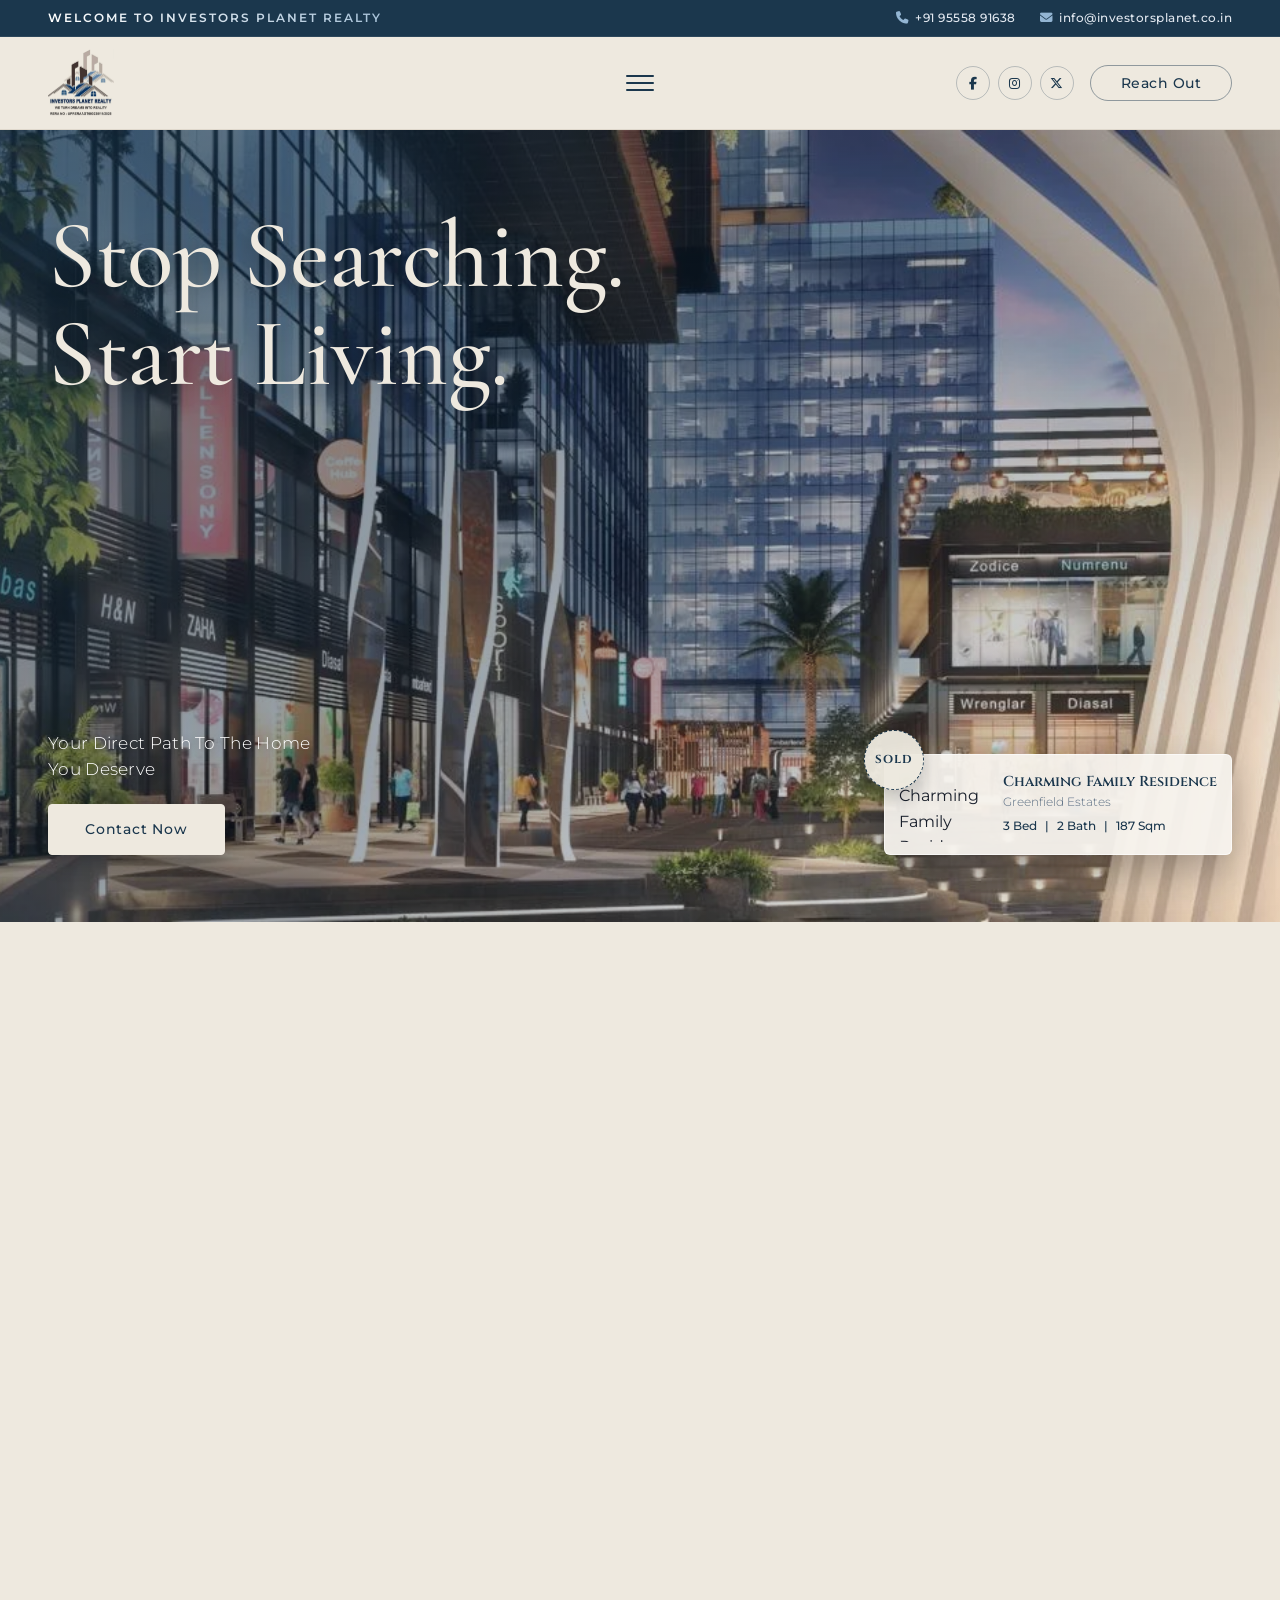
==== index.html @ 21c4b613 "first commit" ====
<!DOCTYPE html>
<html lang="en">

<head>
    <meta charset="UTF-8">
    <meta name="viewport" content="width=device-width, initial-scale=1.0">
    <title>Investors Planet Realty</title>

    <link href="https://cdn.jsdelivr.net/npm/bootstrap@5.3.3/dist/css/bootstrap.min.css" rel="stylesheet">
    <link rel="stylesheet" href="https://cdnjs.cloudflare.com/ajax/libs/font-awesome/6.5.1/css/all.min.css">
    <link rel="stylesheet" href="https://cdn.jsdelivr.net/npm/bootstrap-icons@1.11.3/font/bootstrap-icons.min.css">
    <link rel="stylesheet" href="https://cdnjs.cloudflare.com/ajax/libs/animate.css/4.1.1/animate.min.css">
    <link rel="stylesheet" href="https://cdn.jsdelivr.net/npm/glightbox/dist/css/glightbox.min.css">
    <link rel="stylesheet" href="https://cdn.jsdelivr.net/npm/swiper@11/swiper-bundle.min.css">

    <link rel="stylesheet" href="style.css">
</head>

<body>

    <div class="site-header-holder">
        <div class="top-announcement-strip" id="topAnnouncementStrip">
            <div class="desktop-top-wrap container-fluid px-lg-5">
                <div class="d-flex justify-content-between align-items-center">
                    <div class="top-shimmer-text">
                        WELCOME TO INVESTORS PLANET REALTY
                    </div>
                    <div class="d-flex align-items-center gap-4 top-quick-links">
                        <a href="tel:+919555891638" class="top-contact-item">
                            <i class="fa-solid fa-phone"></i>
                            <span>+91 95558 91638</span>
                        </a>
                        <a href="mailto:info@investorsplanet.co.in" class="top-contact-item">
                            <i class="fa-solid fa-envelope"></i>
                            <span>info@investorsplanet.co.in</span>
                        </a>
                    </div>
                </div>
            </div>

            <div class="mobile-marquee-wrap">
                <div class="marquee-track">
                    <span>WELCOME TO INVESTORS PLANET REALTY &nbsp; • &nbsp; +91 95558 91638 &nbsp; • &nbsp;
                        info@investorsplanet.co.in &nbsp; • &nbsp;</span>
                    <span>WELCOME TO INVESTORS PLANET REALTY &nbsp; • &nbsp; +91 95558 91638 &nbsp; • &nbsp;
                        info@investorsplanet.co.in &nbsp; • &nbsp;</span>
                </div>
            </div>
        </div>

        <nav class="custom-navbar" id="customNavbar">
            <div class="container-fluid px-lg-5">
                <div class="nav-three-col">
                    <div class="nav-col-left">
                        <a href="index.html" class="brand-link">
                            <img src="images/logo.webp" alt="Investors Planet Realty" class="site-logo">
                        </a>
                    </div>

                    <div class="nav-col-center">
                        <button type="button" class="minimal-burger-btn" id="openMenuBtn"
                            aria-label="Toggle Navigation">
                            <span class="burger-bar"></span>
                            <span class="burger-bar"></span>
                            <span class="burger-bar"></span>
                        </button>
                    </div>

                    <div class="nav-col-right">
                        <div class="social-links-box">
                            <a href="#" class="social-dot" aria-label="Facebook"><i
                                    class="fa-brands fa-facebook-f"></i></a>
                            <a href="#" class="social-dot" aria-label="Instagram"><i
                                    class="fa-brands fa-instagram"></i></a>
                            <a href="#" class="social-dot" aria-label="Twitter"><i
                                    class="fa-brands fa-x-twitter"></i></a>
                        </div>
                        <a href="#contact" class="reach-out-btn">
                            Reach Out
                        </a>
                    </div>
                </div>
            </div>
        </nav>
    </div>

    <div class="nav-slide-drawer" id="navSlideDrawer">
        <div class="drawer-overlay" id="drawerOverlay"></div>
        <div class="drawer-inner">
            <div class="drawer-top-bar">
                <a href="index.html" class="drawer-logo-link">
                    <img src="images/logo.webp" alt="Investors Planet Realty" class="drawer-logo">
                </a>
                <button type="button" class="drawer-close" id="closeMenuBtn" aria-label="Close Navigation">
                    <i class="fa-solid fa-xmark"></i>
                </button>
            </div>

            <div class="drawer-menu-content">
                <ul class="drawer-links">
                    <li>
                        <a href="#" class="drawer-link-item active">Home</a>
                    </li>
                    <li class="has-dropdown" id="propertyMenuParent">
                        <div class="drawer-link-item d-flex justify-content-between align-items-center" id="propToggle">
                            <span>Property</span>
                            <i class="fa-solid fa-angle-down dropdown-arrow"></i>
                        </div>
                        <ul class="drawer-sublinks" id="propSubMenu">
                            <li><a href="#commercial"><i class="fa-solid fa-building me-2"></i>Commercial</a></li>
                            <li><a href="#residential"><i class="fa-solid fa-house me-2"></i>Residential</a></li>
                        </ul>
                    </li>
                    <li>
                        <a href="#about" class="drawer-link-item">About Us</a>
                    </li>
                    <li>
                        <a href="#career" class="drawer-link-item">Career</a>
                    </li>
                    <li>
                        <a href="#testimonials" class="drawer-link-item">Testimonials</a>
                    </li>
                    <li>
                        <a href="#contact" class="drawer-link-item">Contact Us</a>
                    </li>
                </ul>
            </div>
        </div>
    </div>

    <section class="luxury-hero-viewport">
        <div class="hero-bg-overlay"></div>
        <div class="container-fluid px-lg-5 h-100 position-relative z-2">
            <div class="hero-content-wrapper">

                <div class="hero-text-headline-box">
                    <h1 class="hero-serif-title animate__animated animate__fadeInDown">
                        Stop Searching.<br>
                        <span>Start Living.</span>
                    </h1>
                </div>

                <div class="hero-bottom-grid">
                    <div class="hero-left-action animate__animated animate__fadeInUp">
                        <p class="hero-tagline-text">
                            Your Direct Path To The Home<br>You Deserve
                        </p>
                        <a href="#contact" class="hero-contact-btn">
                            Contact Now
                        </a>
                    </div>

                    <div class="hero-right-floating animate__animated animate__fadeInUp">
                        <div class="floating-badge-sold">
                            <span>SOLD</span>
                        </div>

                        <div class="floating-property-card">
                            <div class="floating-card-thumb">
                                <img src="https://images.unsplash.com/photo-1600585154340-be6161a56a0c?auto=format&fit=crop&w=400&q=80"
                                    alt="Charming Family Residence">
                            </div>
                            <div class="floating-card-info">
                                <h5 class="card-prop-title">Charming Family Residence</h5>
                                <p class="card-prop-loc">Greenfield Estates</p>
                                <div class="card-prop-specs">
                                    <span>3 Bed</span>
                                    <span>|</span>
                                    <span>2 Bath</span>
                                    <span>|</span>
                                    <span>187 Sqm</span>
                                </div>
                            </div>
                        </div>
                    </div>
                </div>

            </div>
        </div>
    </section>

    <div style="height: 120vh; background-color: var(--theme-bg-stone);"></div>

    <script src="https://cdn.jsdelivr.net/npm/bootstrap@5.3.3/dist/js/bootstrap.bundle.min.js"></script>
    <script src="https://cdn.jsdelivr.net/gh/mcstudios/glightbox/dist/js/glightbox.min.js"></script>
    <script src="https://cdn.jsdelivr.net/npm/swiper@11/swiper-bundle.min.js"></script>
    <script src="script.js"></script>
</body>

</html>
---- style.css ----
@import url('https://fonts.googleapis.com/css2?family=Cinzel:wght@400;500;600;700&family=Cormorant+Garamond:ital,wght@0,400;0,500;0,600;1,400&family=Montserrat:wght@200;300;400;500;600&display=swap');

:root {
    --theme-bg-stone: #eee9df;
    --theme-card-warm: #f7f4ee;
    --theme-ink-navy: #1b374d;
    --theme-ink-hover: #2a5170;
    --theme-text-dark: #1a202c;
    --theme-text-muted: #5c6f84;
    --theme-border: #dfd8cc;
    --theme-pure-white: #ffffff;

    --font-cinzel: 'Cinzel', serif;
    --font-cormorant: 'Cormorant Garamond', serif;
    --font-montserrat: 'Montserrat', sans-serif;
}

* {
    margin: 0;
    padding: 0;
    box-sizing: border-box;
}

html {
    scroll-behavior: smooth;
}

body {
    font-family: var(--font-montserrat);
    background-color: var(--theme-bg-stone);
    color: var(--theme-text-dark);
    line-height: 1.6;
    overflow-x: hidden;
}

a {
    text-decoration: none;
    transition: all 0.3s ease;
}

.site-header-holder {
    position: relative;
    width: 100%;
    z-index: 1000;
}

.top-announcement-strip {
    background: var(--theme-ink-navy);
    color: var(--theme-pure-white);
    padding: 8px 0;
    font-size: 0.8rem;
    border-bottom: 1px solid rgba(255, 255, 255, 0.08);
    transition: all 0.35s ease;
}

.top-shimmer-text {
    font-family: var(--font-montserrat);
    font-weight: 600;
    font-size: 0.76rem;
    letter-spacing: 2px;
    background: linear-gradient(90deg, #ffffff 0%, #a8c2d8 50%, #ffffff 100%);
    background-size: 200% auto;
    color: transparent;
    -webkit-background-clip: text;
    background-clip: text;
    animation: topShimmer 3.5s linear infinite;
}

@keyframes topShimmer {
    to {
        background-position: 200% center;
    }
}

.top-contact-item {
    font-family: var(--font-montserrat);
    color: #e2e8f0;
    font-size: 0.78rem;
    font-weight: 500;
    display: inline-flex;
    align-items: center;
    gap: 7px;
    letter-spacing: 0.5px;
}

.top-contact-item i {
    color: #93b5d3;
}

.top-contact-item:hover {
    color: var(--theme-pure-white);
}

.mobile-marquee-wrap {
    display: none;
    overflow: hidden;
    white-space: nowrap;
    width: 100%;
}

.marquee-track {
    display: inline-block;
    padding-left: 100%;
    animation: marqueeScroll 16s linear infinite;
    font-family: var(--font-montserrat);
    font-size: 0.75rem;
    font-weight: 500;
    letter-spacing: 1.5px;
    color: #ffffff;
}

@keyframes marqueeScroll {
    0% {
        transform: translate(0, 0);
    }

    100% {
        transform: translate(-100%, 0);
    }
}

.custom-navbar {
    background: var(--theme-bg-stone);
    padding: 12px 0;
    border-bottom: 1px solid var(--theme-border);
    transition: transform 0.4s cubic-bezier(0.16, 1, 0.3, 1), background-color 0.3s ease, box-shadow 0.3s ease, padding 0.3s ease;
    width: 100%;
}

.custom-navbar.is-sticky {
    position: fixed;
    top: 0;
    left: 0;
    width: 100%;
    padding: 8px 0;
    background: rgba(238, 233, 223, 0.96);
    backdrop-filter: blur(14px);
    -webkit-backdrop-filter: blur(14px);
    box-shadow: 0 8px 30px rgba(27, 55, 77, 0.08);
    animation: smoothNavDown 0.4s cubic-bezier(0.16, 1, 0.3, 1) forwards;
}

@keyframes smoothNavDown {
    from {
        transform: translateY(-100%);
    }

    to {
        transform: translateY(0);
    }
}

.nav-three-col {
    display: flex;
    justify-content: space-between;
    align-items: center;
    width: 100%;
}

.nav-col-left {
    flex: 1;
    display: flex;
    align-items: center;
}

.brand-link {
    display: inline-flex;
    align-items: center;
}

.site-logo {
    height: 68px;
    width: auto;
    max-width: 250px;
    object-fit: contain;
    mix-blend-mode: multiply;
    image-rendering: -webkit-optimize-contrast;
    display: block;
    transition: transform 0.25s ease;
}

.site-logo:hover {
    transform: scale(1.02);
}

.nav-col-center {
    flex: 0 0 auto;
    display: flex;
    justify-content: center;
    align-items: center;
}

.minimal-burger-btn {
    background: transparent;
    border: none;
    outline: none;
    cursor: pointer;
    display: flex;
    flex-direction: column;
    justify-content: center;
    align-items: center;
    gap: 5px;
    padding: 10px 14px;
    transition: transform 0.25s ease;
}

.minimal-burger-btn .burger-bar {
    width: 28px;
    height: 1.8px;
    background-color: var(--theme-ink-navy);
    border-radius: 2px;
    transition: all 0.3s ease;
}

.minimal-burger-btn:hover {
    transform: scale(1.08);
}

.minimal-burger-btn:hover .burger-bar {
    background-color: var(--theme-ink-hover);
}

.nav-col-right {
    flex: 1;
    display: flex;
    justify-content: flex-end;
    align-items: center;
    gap: 16px;
}

.social-links-box {
    display: flex;
    align-items: center;
    gap: 8px;
}

.social-dot {
    width: 34px;
    height: 34px;
    border-radius: 50%;
    background: transparent;
    border: 1px solid rgba(27, 55, 77, 0.25);
    color: var(--theme-ink-navy);
    display: inline-flex;
    align-items: center;
    justify-content: center;
    font-size: 0.8rem;
    transition: all 0.25s ease;
}

.social-dot:hover {
    background: var(--theme-ink-navy);
    color: var(--theme-pure-white);
    border-color: var(--theme-ink-navy);
    transform: translateY(-2px);
}

.reach-out-btn {
    font-family: var(--font-montserrat);
    font-size: 0.88rem;
    font-weight: 500;
    color: var(--theme-ink-navy);
    padding: 10px 30px;
    border-radius: 50px;
    background: transparent;
    border: 1px solid rgba(27, 55, 77, 0.45);
    letter-spacing: 0.5px;
    display: inline-flex;
    align-items: center;
    justify-content: center;
    line-height: 1;
    transition: all 0.25s cubic-bezier(0.16, 1, 0.3, 1);
}

.reach-out-btn:hover {
    border-color: var(--theme-ink-navy);
    background: var(--theme-ink-navy);
    color: var(--theme-pure-white);
    transform: translateY(-1px);
    box-shadow: 0 4px 16px rgba(27, 55, 77, 0.15);
}

.nav-slide-drawer {
    position: fixed;
    inset: 0;
    z-index: 2000;
    visibility: hidden;
    opacity: 0;
    transition: all 0.4s ease;
}

.nav-slide-drawer.is-open {
    visibility: visible;
    opacity: 1;
}

.drawer-overlay {
    position: absolute;
    inset: 0;
    background: rgba(27, 55, 77, 0.55);
    backdrop-filter: blur(6px);
}

.drawer-inner {
    position: absolute;
    top: 0;
    right: 0;
    width: 100%;
    max-width: 420px;
    height: 100%;
    background: var(--theme-card-warm);
    box-shadow: -10px 0 40px rgba(0, 0, 0, 0.15);
    display: flex;
    flex-direction: column;
    padding: 35px;
    transform: translateX(100%);
    transition: transform 0.45s cubic-bezier(0.16, 1, 0.3, 1);
    overflow-y: auto;
}

.nav-slide-drawer.is-open .drawer-inner {
    transform: translateX(0);
}

.drawer-top-bar {
    display: flex;
    justify-content: space-between;
    align-items: center;
    border-bottom: 1px solid var(--theme-border);
    padding-bottom: 20px;
}

.drawer-logo {
    height: 52px;
    width: auto;
    object-fit: contain;
    mix-blend-mode: multiply;
}

.drawer-close {
    width: 36px;
    height: 36px;
    border-radius: 50%;
    background: var(--theme-bg-stone);
    border: 1px solid var(--theme-border);
    color: var(--theme-ink-navy);
    display: flex;
    align-items: center;
    justify-content: center;
    font-size: 1.1rem;
    cursor: pointer;
    transition: all 0.25s ease;
}

.drawer-close:hover {
    background: var(--theme-ink-navy);
    color: var(--theme-pure-white);
    border-color: var(--theme-ink-navy);
    transform: rotate(90deg);
}

.drawer-menu-content {
    padding: 30px 0;
}

.drawer-links {
    list-style: none;
    display: flex;
    flex-direction: column;
    gap: 20px;
}

.drawer-link-item {
    color: var(--theme-ink-navy);
    font-family: var(--font-cinzel);
    font-size: 1.25rem;
    font-weight: 600;
    letter-spacing: 0.5px;
    cursor: pointer;
    transition: all 0.25s ease;
    display: block;
}

.drawer-link-item:hover,
.drawer-link-item.active {
    color: var(--theme-ink-hover);
    transform: translateX(6px);
}

.drawer-sublinks {
    list-style: none;
    padding-left: 14px;
    margin-top: 10px;
    max-height: 0;
    overflow: hidden;
    opacity: 0;
    transition: max-height 0.35s ease, opacity 0.35s ease, margin-top 0.35s ease;
    display: flex;
    flex-direction: column;
    gap: 12px;
    border-left: 2px solid var(--theme-border);
}

.drawer-sublinks.active {
    max-height: 120px;
    opacity: 1;
    margin-top: 12px;
}

.drawer-sublinks a {
    font-family: var(--font-montserrat);
    font-size: 0.95rem;
    font-weight: 400;
    color: var(--theme-text-muted);
    display: inline-flex;
    align-items: center;
    letter-spacing: 0.3px;
}

.drawer-sublinks a:hover {
    color: var(--theme-ink-navy);
    padding-left: 4px;
}

.dropdown-arrow {
    font-size: 0.9rem;
    transition: transform 0.3s ease;
}

.dropdown-arrow.rotated {
    transform: rotate(180deg);
}

.luxury-hero-viewport {
    position: relative;
    width: 100%;
    min-height: 88vh;
    background: url('images/banner-img.webp') center center / cover no-repeat;
    display: flex;
    align-items: center;
    overflow: hidden;
    background-color: var(--theme-ink-navy);
}

.hero-bg-overlay {
    position: absolute;
    inset: 0;
    background: linear-gradient(135deg,
            rgba(27, 55, 77, 0.65) 0%,
            rgba(15, 34, 56, 0.4) 50%,
            rgba(238, 233, 223, 0.15) 100%);
    z-index: 1;
}

.hero-content-wrapper {
    min-height: 82vh;
    display: flex;
    flex-direction: column;
    justify-content: space-between;
    padding: 50px 0 40px 0;
    position: relative;
}

.hero-serif-title {
    font-family: var(--font-cormorant);
    font-size: clamp(3.2rem, 7.5vw, 6.2rem);
    font-weight: 500;
    line-height: 1.02;
    letter-spacing: -0.5px;
    color: var(--theme-bg-stone);
    text-shadow: 0 4px 20px rgba(0, 0, 0, 0.3);
    margin-bottom: 0;
}


.hero-bottom-grid {
    display: flex;
    justify-content: space-between;
    align-items: flex-end;
    gap: 25px;
    flex-wrap: wrap;
}

.hero-left-action {
    max-width: 440px;
}

.hero-tagline-text {
    font-family: var(--font-montserrat);
    font-size: 1.05rem;
    font-weight: 300;
    line-height: 1.55;
    color: #ffffff;
    text-shadow: 0 2px 10px rgba(0, 0, 0, 0.4);
    margin-bottom: 22px;
    letter-spacing: 0.3px;
}

.hero-contact-btn {
    font-family: var(--font-montserrat);
    font-size: 0.88rem;
    font-weight: 500;
    letter-spacing: 0.8px;
    color: var(--theme-ink-navy);
    background-color: var(--theme-bg-stone);
    padding: 13px 36px;
    border-radius: 4px;
    display: inline-flex;
    align-items: center;
    justify-content: center;
    border: 1px solid var(--theme-bg-stone);
    box-shadow: 0 6px 20px rgba(0, 0, 0, 0.25);
    transition: all 0.3s ease;
}

.hero-contact-btn:hover {
    background-color: #ffffff;
    color: var(--theme-ink-navy);
    border-color: #ffffff;
    transform: translateY(-2px);
    box-shadow: 0 10px 25px rgba(0, 0, 0, 0.35);
}

.hero-right-floating {
    position: relative;
    display: flex;
    align-items: center;
}

.floating-badge-sold {
    position: absolute;
    top: -24px;
    left: -20px;
    width: 60px;
    height: 60px;
    background: rgba(238, 233, 223, 0.95);
    backdrop-filter: blur(8px);
    border: 1px dashed var(--theme-ink-navy);
    border-radius: 50%;
    display: flex;
    align-items: center;
    justify-content: center;
    z-index: 5;
    box-shadow: 0 8px 20px rgba(0, 0, 0, 0.2);
    animation: gentleFloat 3s ease-in-out infinite alternate;
}

.floating-badge-sold span {
    font-family: var(--font-cinzel);
    font-size: 0.72rem;
    font-weight: 700;
    letter-spacing: 1px;
    color: var(--theme-ink-navy);
}

@keyframes gentleFloat {
    from {
        transform: translateY(0) rotate(-4deg);
    }

    to {
        transform: translateY(-6px) rotate(4deg);
    }
}

.floating-property-card {
    background: rgba(247, 244, 238, 0.94);
    backdrop-filter: blur(16px);
    -webkit-backdrop-filter: blur(16px);
    border: 1px solid rgba(255, 255, 255, 0.6);
    border-radius: 6px;
    padding: 12px 14px;
    display: flex;
    align-items: center;
    gap: 14px;
    max-width: 400px;
    box-shadow: 0 16px 40px rgba(0, 0, 0, 0.28);
    transition: transform 0.3s ease;
}

.floating-property-card:hover {
    transform: translateY(-4px);
}

.floating-card-thumb {
    width: 90px;
    height: 75px;
    border-radius: 4px;
    overflow: hidden;
    flex-shrink: 0;
}

.floating-card-thumb img {
    width: 100%;
    height: 100%;
    object-fit: cover;
}

.floating-card-info {
    flex: 1;
}

.card-prop-title {
    font-family: var(--font-cinzel);
    font-size: 0.9rem;
    font-weight: 600;
    color: var(--theme-ink-navy);
    margin-bottom: 2px;
    line-height: 1.2;
}

.card-prop-loc {
    font-family: var(--font-montserrat);
    font-size: 0.75rem;
    font-weight: 300;
    color: var(--theme-text-muted);
    margin-bottom: 6px;
}

.card-prop-specs {
    font-family: var(--font-montserrat);
    display: flex;
    align-items: center;
    gap: 8px;
    font-size: 0.72rem;
    font-weight: 500;
    color: var(--theme-ink-navy);
}

@media (max-width: 991.98px) {
    .nav-col-right .social-links-box {
        display: none;
    }

    .luxury-hero-viewport {
        min-height: 80vh;
    }
}

@media (max-width: 767.98px) {
    .desktop-top-wrap {
        display: none;
    }

    .mobile-marquee-wrap {
        display: block;
    }

    .nav-col-right {
        display: none;
    }

    .site-logo {
        height: 48px;
        max-width: 170px;
    }

    .custom-navbar {
        padding: 10px 0;
    }

    .luxury-hero-viewport {
        min-height: 75vh;
    }

    .hero-content-wrapper {
        min-height: 70vh;
        padding: 40px 0 25px 0;
        justify-content: space-around;
    }

    .hero-serif-title {
        font-size: 2.6rem;
        line-height: 1.08;
    }

    .hero-tagline-text {
        font-size: 0.95rem;
    }

    .hero-right-floating {
        width: 100%;
        margin-top: 15px;
    }

    .floating-property-card {
        width: 100%;
        max-width: 100%;
    }

    .floating-badge-sold {
        top: -16px;
        left: 10px;
        width: 50px;
        height: 50px;
    }

    .floating-badge-sold span {
        font-size: 0.65rem;
    }
}
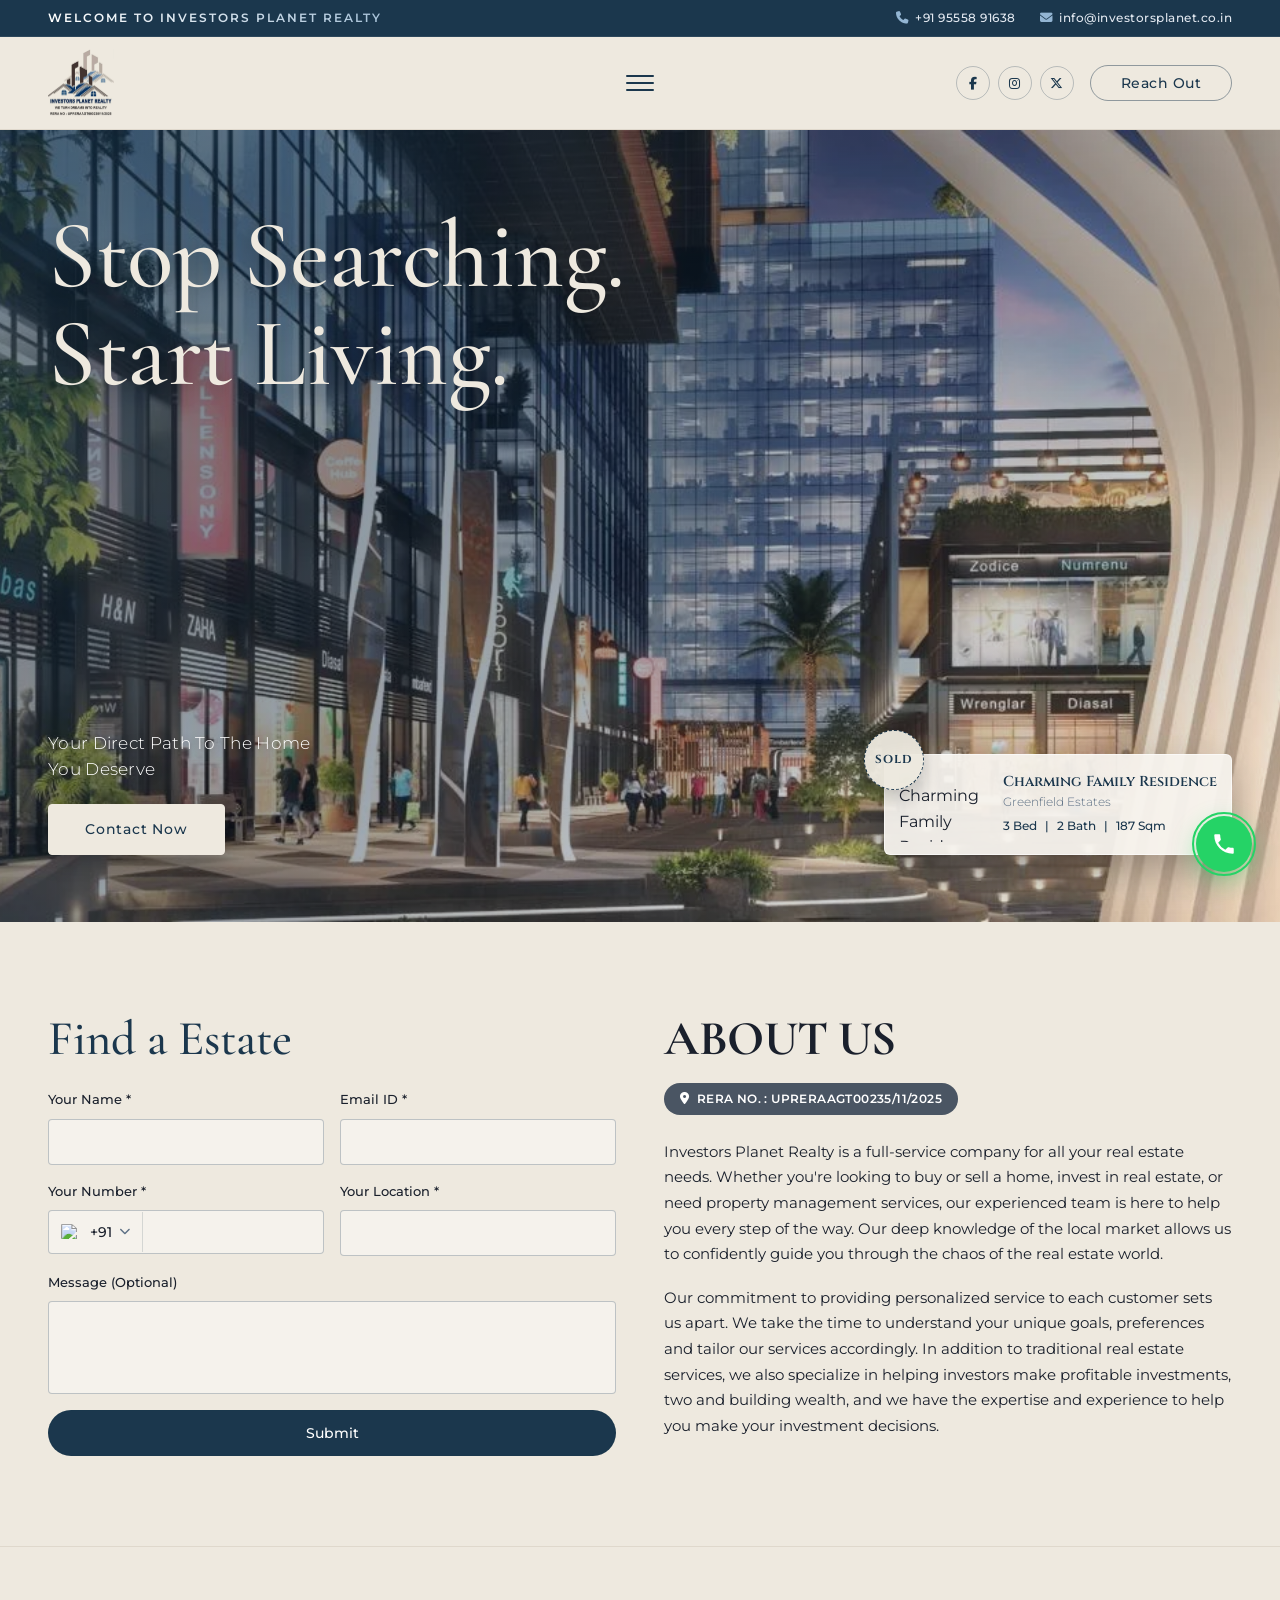
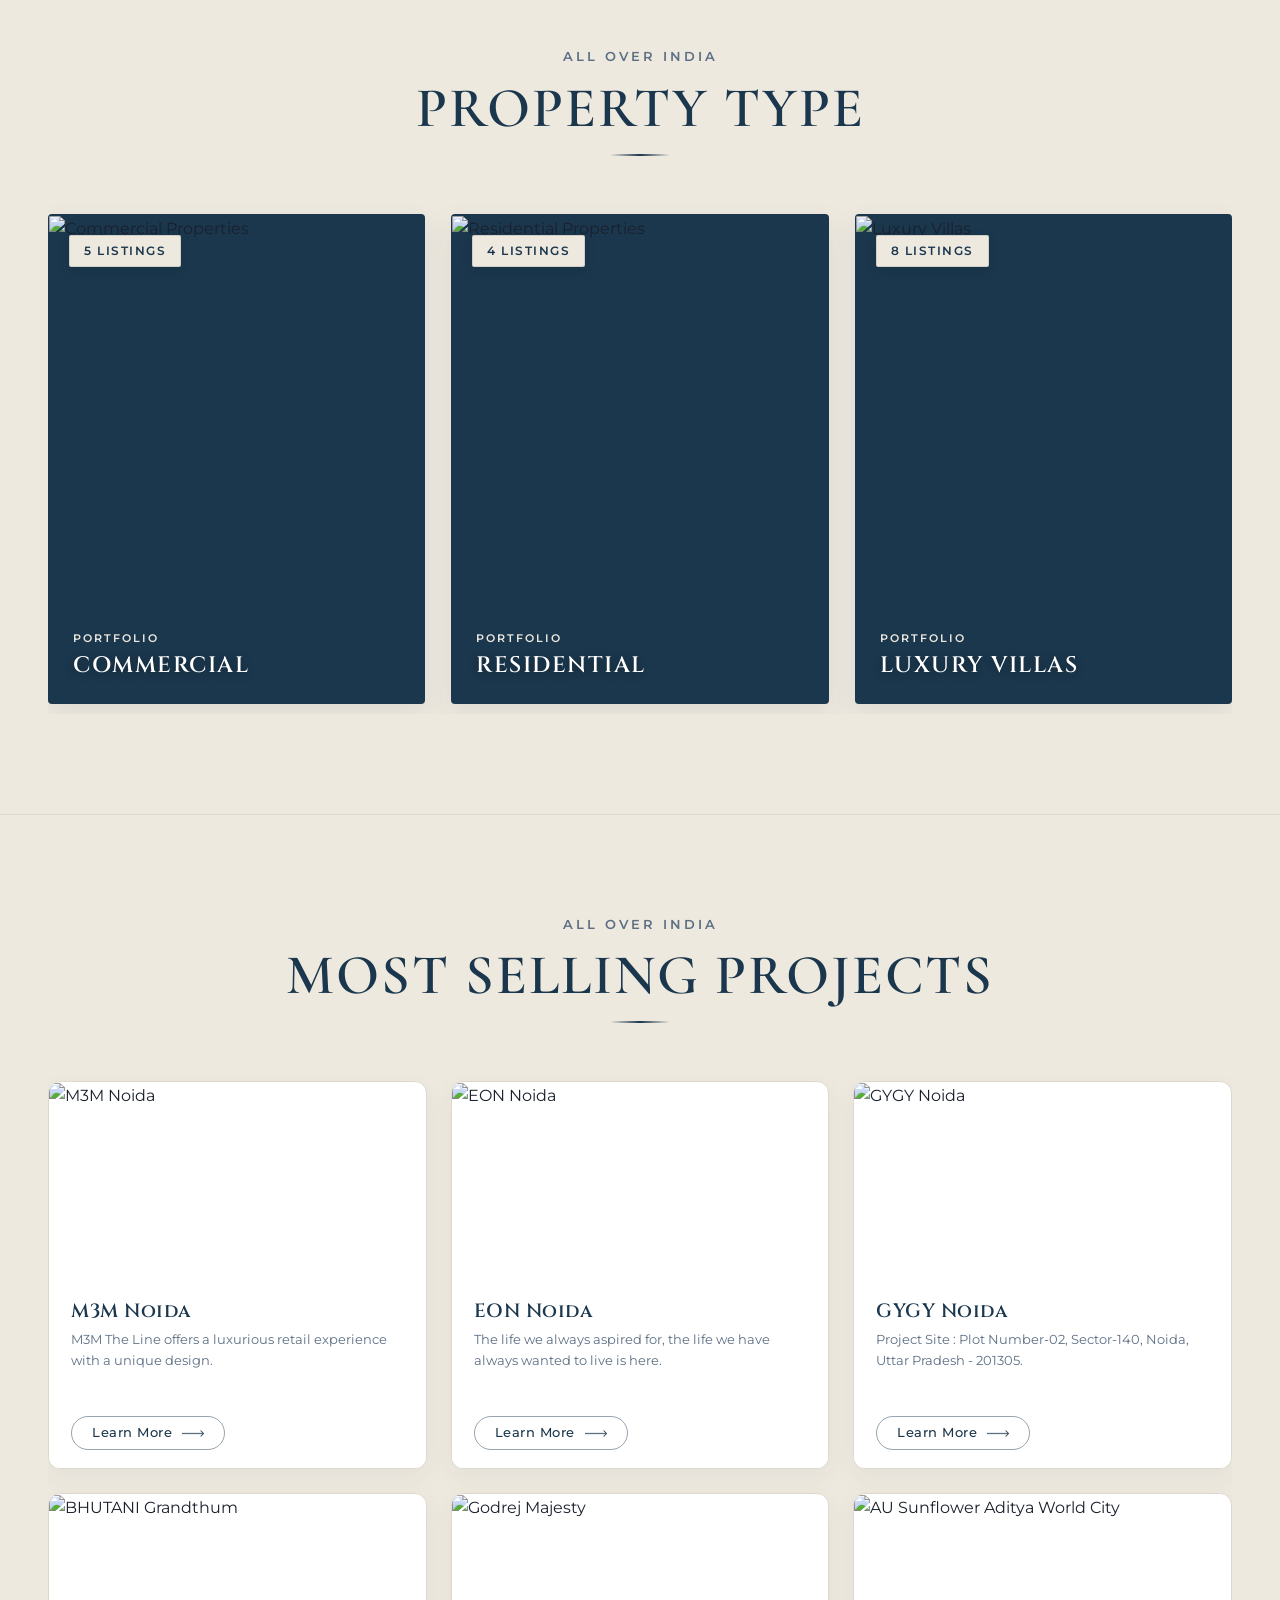
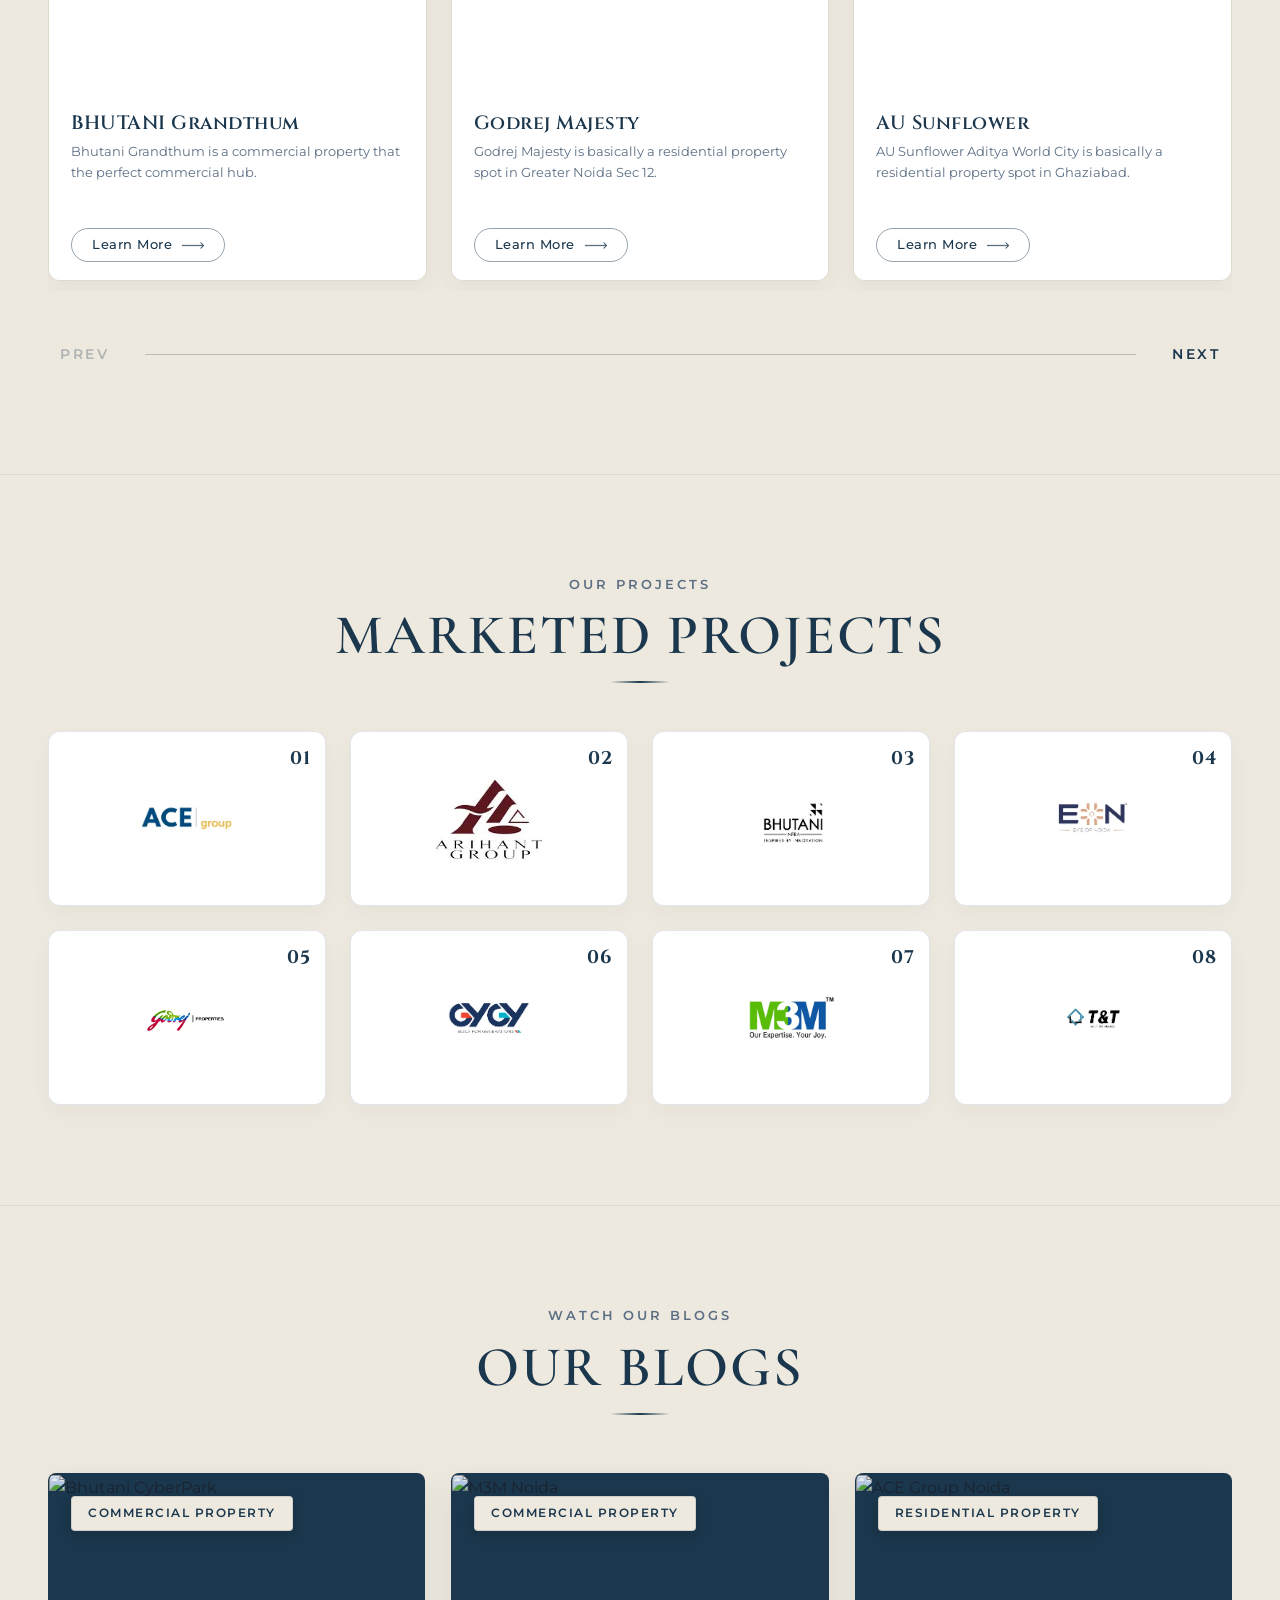
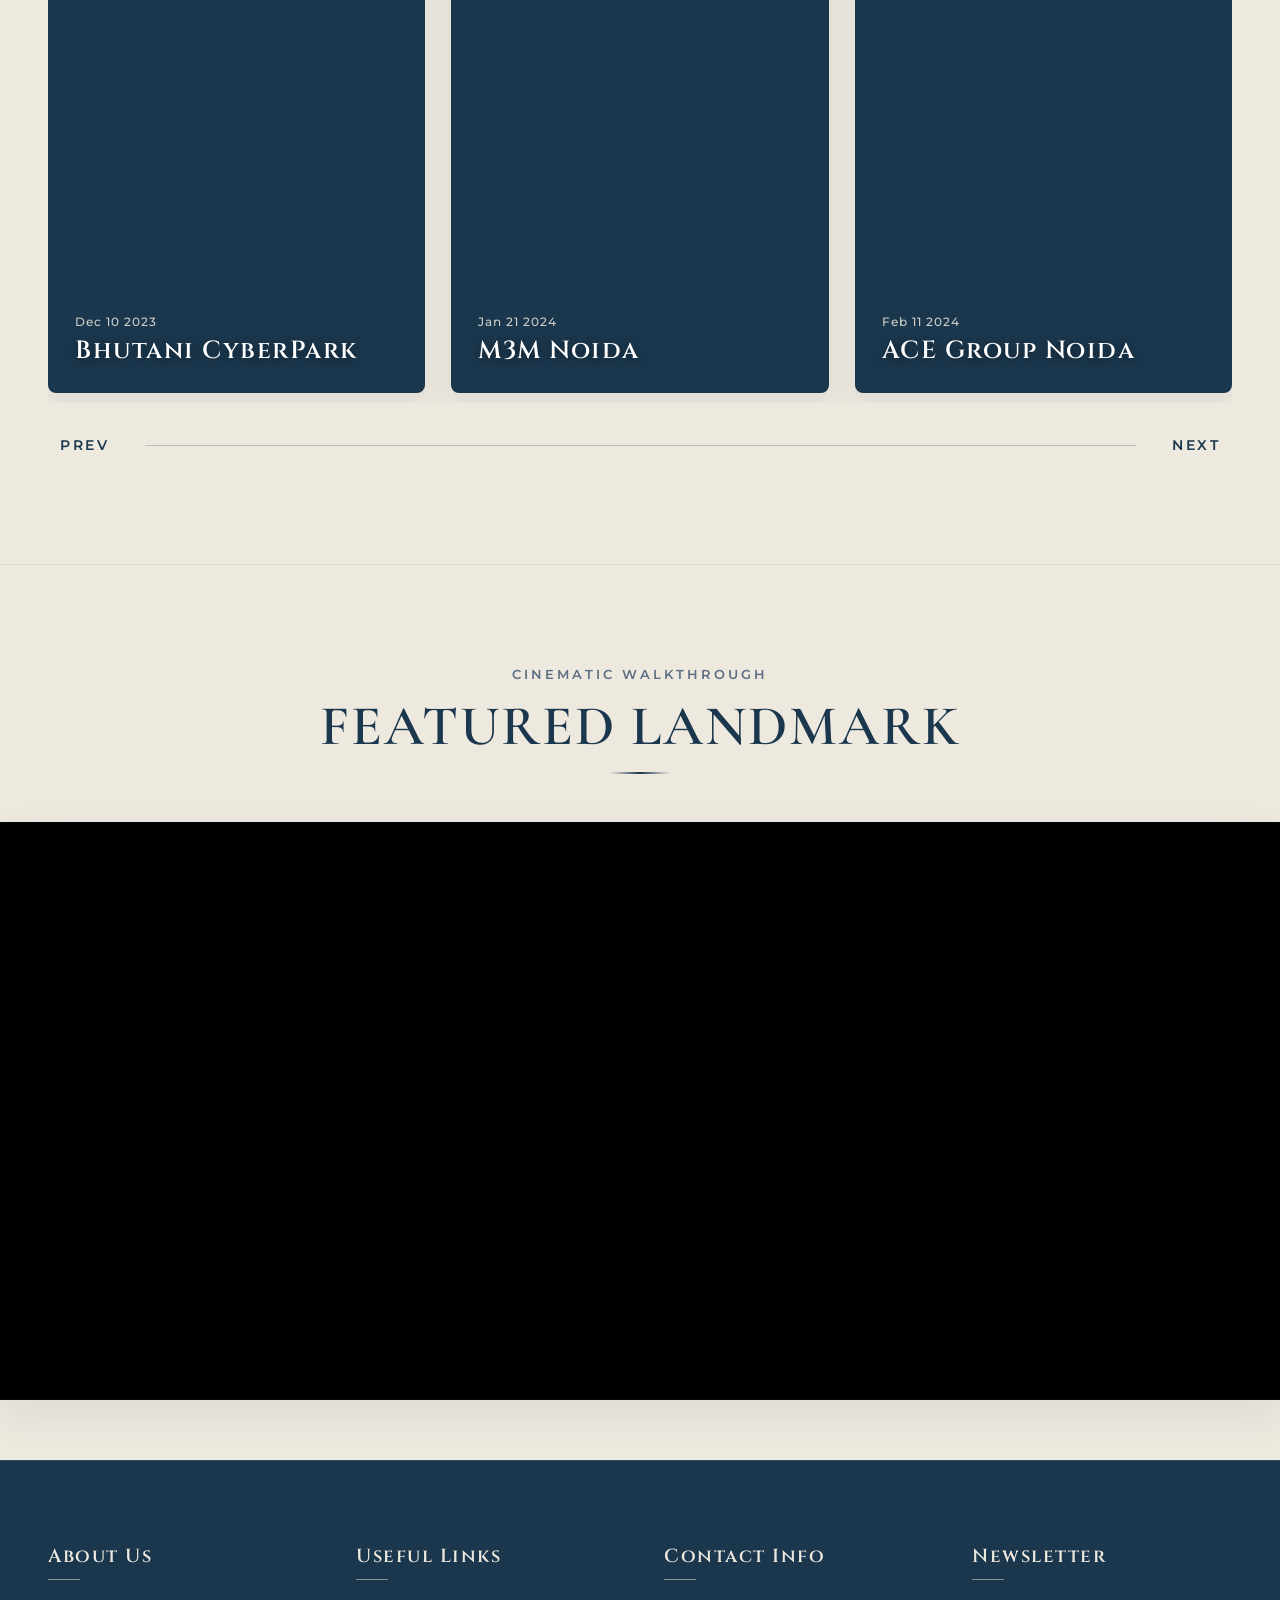
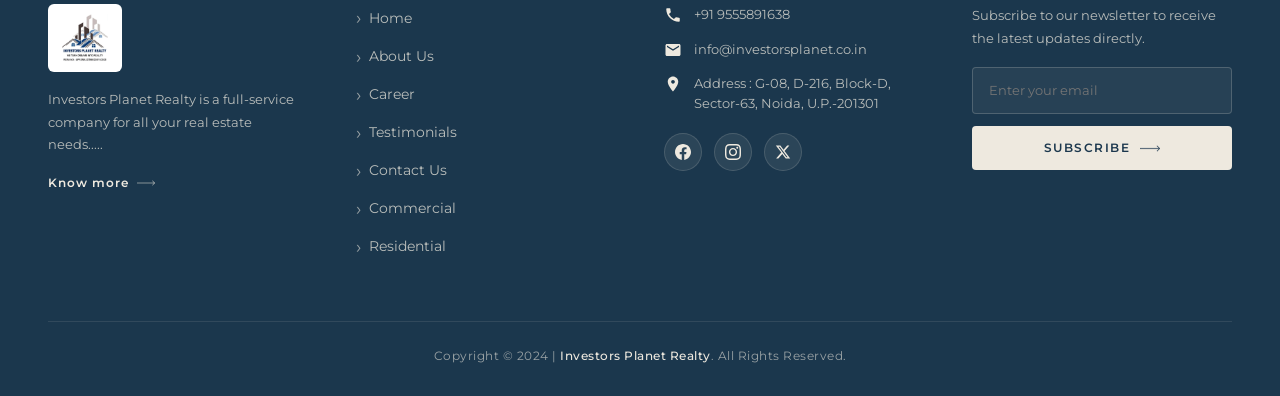
==== commit 548a2b4f: "commmit" ====
--- a/index.html
+++ b/index.html
@@ -157,7 +157,7 @@
 
                         <div class="floating-property-card">
                             <div class="floating-card-thumb">
-                                <img src="https://images.unsplash.com/photo-1600585154340-be6161a56a0c?auto=format&fit=crop&w=400&q=80"
+                                <img src="https://i.pinimg.com/736x/e0/40/b2/e040b2810890f7b7a2534af688efd31f.jpg"
                                     alt="Charming Family Residence">
                             </div>
                             <div class="floating-card-info">
@@ -179,8 +179,853 @@
         </div>
     </section>
 
-    <div style="height: 120vh; background-color: var(--theme-bg-stone);"></div>
-
+    <!-- About Section start  -->
+    <section class="about-estate-section" id="about">
+        <div class="about-bg-sketch-overlay"></div>
+        <div class="container-fluid px-lg-5 position-relative z-2">
+            <div class="row g-5 align-items-start">
+
+                <div class="col-lg-6">
+                    <div class="form-wrapper-block">
+                        <h2 class="form-title-serif">Find a Estate</h2>
+
+                        <form id="findEstateForm" class="estate-form-main">
+                            <div class="row g-3">
+
+                                <div class="col-md-6">
+                                    <div class="form-box-field">
+                                        <label for="estateName" class="box-field-label">Your Name *</label>
+                                        <input type="text" class="box-custom-input" id="estateName" required
+                                            autocomplete="name">
+                                    </div>
+                                </div>
+
+                                <div class="col-md-6">
+                                    <div class="form-box-field">
+                                        <label for="estateEmail" class="box-field-label">Email ID *</label>
+                                        <input type="email" class="box-custom-input" id="estateEmail" required
+                                            autocomplete="email">
+                                    </div>
+                                </div>
+
+                                <div class="col-md-6">
+                                    <div class="form-box-field position-relative">
+                                        <label for="estatePhone" class="box-field-label">Your Number *</label>
+                                        <div class="phone-box-wrapper">
+                                            <div class="country-select-btn" id="countryPickerBtn">
+                                                <img src="https://flagcdn.com/w40/in.png" class="flag-icon-img"
+                                                    id="selectedFlagImg" alt="India">
+                                                <span class="dial-code-txt" id="selectedCode">+91</span>
+                                                <i class="fa-solid fa-chevron-down arrow-ico"></i>
+                                            </div>
+                                            <input type="tel" class="box-custom-input phone-box-input" id="estatePhone"
+                                                required autocomplete="tel">
+                                        </div>
+
+                                        <div class="country-popup-box" id="countryDropdown">
+                                            <div class="search-input-wrap">
+                                                <i class="fa-solid fa-magnifying-glass"></i>
+                                                <input type="text" id="countrySearchInput"
+                                                    placeholder="Search country...">
+                                            </div>
+                                            <ul class="country-list-view" id="countryList"></ul>
+                                        </div>
+                                    </div>
+                                </div>
+
+                                <div class="col-md-6">
+                                    <div class="form-box-field">
+                                        <label for="estateLocation" class="box-field-label">Your Location *</label>
+                                        <input type="text" class="box-custom-input" id="estateLocation" required>
+                                    </div>
+                                </div>
+
+                                <div class="col-12">
+                                    <div class="form-box-field">
+                                        <label for="estateMessage" class="box-field-label">Message (Optional)</label>
+                                        <textarea class="box-custom-input box-custom-textarea" id="estateMessage"
+                                            rows="3"></textarea>
+                                    </div>
+                                </div>
+                            </div>
+
+                            <div class="mt-3">
+                                <button type="submit" class="btn-solid-full">
+                                    <span>Submit</span>
+                                </button>
+                            </div>
+                        </form>
+
+                    </div>
+                </div>
+
+                <div class="col-lg-6">
+                    <div class="about-content-block">
+                        <div>
+                            <div class="section-title-wrap">
+                                <!-- <span class="sub-heading-tag">WHO WE ARE</span> -->
+                                <h2 class="about-title-serif">ABOUT US</h2>
+                            </div>
+
+                            <div class="rera-badge-row mb-4">
+                                <span class="dark-rera-pill">
+                                    <i class="fa-solid fa-location-dot me-1"></i> RERA NO. : UPRERAAGT00235/11/2025
+                                </span>
+                            </div>
+
+                            <div class="about-paragraphs">
+                                <p>
+                                    Investors Planet Realty is a full-service company for all your real estate needs.
+                                    Whether you're looking to buy or sell a home, invest in real estate, or need
+                                    property management services, our experienced team is here to help you every step of
+                                    the way. Our deep knowledge of the local market allows us to confidently guide you
+                                    through the chaos of the real estate world.
+                                </p>
+                                <p>
+                                    Our commitment to providing personalized service to each customer sets us apart. We
+                                    take the time to understand your unique goals, preferences and tailor our services
+                                    accordingly. In addition to traditional real estate services, we also specialize in
+                                    helping investors make profitable investments, two and building wealth, and we have
+                                    the expertise and experience to help you make your investment decisions.
+                                </p>
+                            </div>
+                        </div>
+
+                        <!-- <div class="about-action-bottom mt-2">
+                            <a href="#services" class="explore-services-btn">
+                                <span>Know More</span>
+                            </a>
+                        </div> -->
+                    </div>
+                </div>
+
+            </div>
+        </div>
+    </section>
+
+    <!-- property section  -->
+<section class="property-types-section" id="property-types">
+    <div class="container-fluid px-lg-5">
+        
+        <div class="text-center mb-5 animate__animated animate__fadeIn">
+            <span class="sub-heading-tag">ALL OVER INDIA</span>
+            <h2 class="editorial-main-title">PROPERTY TYPE</h2>
+            <div class="title-divider-line mx-auto"></div>
+        </div>
+
+        <div class="swiper propertyTypeSwiper">
+            <div class="swiper-wrapper">
+                
+                <div class="swiper-slide">
+                    <div class="property-editorial-card">
+                        <div class="card-img-holder">
+                            <img src="https://i.pinimg.com/1200x/5a/16/12/5a1612f79c98d0d67f9897b598228649.jpg" alt="Commercial Properties">
+                            <div class="card-soft-base-overlay"></div>
+                        </div>
+
+                        <div class="card-top-meta">
+                            <span class="tag-listing-count">5 LISTINGS</span>
+                        </div>
+
+                        <div class="card-hover-curtain">
+                            <div class="curtain-content">
+                                <span class="curtain-eyebrow">EXPLORE COLLECTION</span>
+                                <h3 class="curtain-title">COMMERCIAL</h3>
+                                <a href="#commercial" class="btn-view-property">
+                                    <span>View Property</span>
+                                    <svg xmlns="http://www.w3.org/2000/svg" viewBox="0 0 39 11">
+                                        <path d="m33.5 0-.7.7L37.1 5H0v1h37.1l-4.3 4.3.7.7L39 5.5z"></path>
+                                    </svg>
+                                </a>
+                            </div>
+                        </div>
+
+                        <div class="card-default-footer">
+                            <span class="footer-eyebrow">PORTFOLIO</span>
+                            <h3 class="footer-title">COMMERCIAL</h3>
+                        </div>
+                    </div>
+                </div>
+
+                <div class="swiper-slide">
+                    <div class="property-editorial-card">
+                        <div class="card-img-holder">
+                            <img src="https://i.pinimg.com/736x/b8/08/d7/b808d746e11e2a88268e295a4e2df7ee.jpg" alt="Residential Properties">
+                            <div class="card-soft-base-overlay"></div>
+                        </div>
+
+                        <div class="card-top-meta">
+                            <span class="tag-listing-count">4 LISTINGS</span>
+                        </div>
+
+                        <div class="card-hover-curtain">
+                            <div class="curtain-content">
+                                <span class="curtain-eyebrow">EXPLORE COLLECTION</span>
+                                <h3 class="curtain-title">RESIDENTIAL</h3>
+                                <a href="#residential" class="btn-view-property">
+                                    <span>View Property</span>
+                                    <svg xmlns="http://www.w3.org/2000/svg" viewBox="0 0 39 11">
+                                        <path d="m33.5 0-.7.7L37.1 5H0v1h37.1l-4.3 4.3.7.7L39 5.5z"></path>
+                                    </svg>
+                                </a>
+                            </div>
+                        </div>
+
+                        <div class="card-default-footer">
+                            <span class="footer-eyebrow">PORTFOLIO</span>
+                            <h3 class="footer-title">RESIDENTIAL</h3>
+                        </div>
+                    </div>
+                </div>
+
+                <div class="swiper-slide">
+                    <div class="property-editorial-card">
+                        <div class="card-img-holder">
+                            <img src="https://i.pinimg.com/736x/8e/13/d9/8e13d9ebfd80e13d82596c2e0ad06fe5.jpg" alt="Luxury Villas">
+                            <div class="card-soft-base-overlay"></div>
+                        </div>
+
+                        <div class="card-top-meta">
+                            <span class="tag-listing-count">8 LISTINGS</span>
+                        </div>
+
+                        <div class="card-hover-curtain">
+                            <div class="curtain-content">
+                                <span class="curtain-eyebrow">EXPLORE COLLECTION</span>
+                                <h3 class="curtain-title">LUXURY VILLAS</h3>
+                                <a href="#villas" class="btn-view-property">
+                                    <span>View Property</span>
+                                    <svg xmlns="http://www.w3.org/2000/svg" viewBox="0 0 39 11">
+                                        <path d="m33.5 0-.7.7L37.1 5H0v1h37.1l-4.3 4.3.7.7L39 5.5z"></path>
+                                    </svg>
+                                </a>
+                            </div>
+                        </div>
+
+                        <div class="card-default-footer">
+                            <span class="footer-eyebrow">PORTFOLIO</span>
+                            <h3 class="footer-title">LUXURY VILLAS</h3>
+                        </div>
+                    </div>
+                </div>
+
+            </div>
+        </div>
+
+    </div>
+</section>
+<!-- new  -->
+ <section class="projects-grid-section" id="projects">
+    <div class="container-fluid px-lg-5">
+        
+        <div class="text-center mb-5 animate__animated animate__fadeIn">
+            <span class="sub-heading-tag">ALL OVER INDIA</span>
+            <h2 class="editorial-main-title">MOST SELLING PROJECTS</h2>
+            <div class="title-divider-line mx-auto"></div>
+        </div>
+
+        <!-- 2-Row Swiper Grid -->
+        <div class="swiper projectsGridSwiper">
+            <div class="swiper-wrapper">
+                
+                <!-- Card 1 -->
+                <div class="swiper-slide">
+                    <div class="project-card-item">
+                        <div class="project-img-box">
+                            <img src="https://images.pexels.com/photos/323780/pexels-photo-323780.jpeg?auto=compress&cs=tinysrgb&w=800" alt="M3M Noida">
+                            <!-- Image Hover Curtain -->
+                            <div class="project-hover-curtain">
+                                <span class="curtain-tag">COMMERCIAL & RETAIL</span>
+                                <h4 class="curtain-name">M3M Noida</h4>
+                                <a href="#m3m" class="btn-view-property">
+                                    <span>View Property</span>
+                                    <svg class="custom-nav-arrow" xmlns="http://www.w3.org/2000/svg" viewBox="0 0 39 11">
+                                        <path d="m33.5 0-.7.7L37.1 5H0v1h37.1l-4.3 4.3.7.7L39 5.5z"></path>
+                                    </svg>
+                                </a>
+                            </div>
+                        </div>
+                        <div class="project-content-box">
+                            <h3 class="project-title">M3M Noida</h3>
+                            <p class="project-desc">M3M The Line offers a luxurious retail experience with a unique design.</p>
+                            <a href="#m3m" class="btn-reachout-style">
+                                <span>Learn More</span>
+                                <svg class="learn-more-arrow" xmlns="http://www.w3.org/2000/svg" viewBox="0 0 39 11">
+                                    <path d="m33.5 0-.7.7L37.1 5H0v1h37.1l-4.3 4.3.7.7L39 5.5z"></path>
+                                </svg>
+                            </a>
+                        </div>
+                    </div>
+                </div>
+
+                <!-- Card 2 -->
+                <div class="swiper-slide">
+                    <div class="project-card-item">
+                        <div class="project-img-box">
+                            <img src="https://images.pexels.com/photos/208736/pexels-photo-208736.jpeg?auto=compress&cs=tinysrgb&w=800" alt="EON Noida">
+                            <div class="project-hover-curtain">
+                                <span class="curtain-tag">IT & BUSINESS SUITES</span>
+                                <h4 class="curtain-name">EON Noida</h4>
+                                <a href="#eon" class="btn-view-property">
+                                    <span>View Property</span>
+                                    <svg class="custom-nav-arrow" xmlns="http://www.w3.org/2000/svg" viewBox="0 0 39 11">
+                                        <path d="m33.5 0-.7.7L37.1 5H0v1h37.1l-4.3 4.3.7.7L39 5.5z"></path>
+                                    </svg>
+                                </a>
+                            </div>
+                        </div>
+                        <div class="project-content-box">
+                            <h3 class="project-title">EON Noida</h3>
+                            <p class="project-desc">The life we always aspired for, the life we have always wanted to live is here.</p>
+                            <a href="#eon" class="btn-reachout-style">
+                                <span>Learn More</span>
+                                <svg class="learn-more-arrow" xmlns="http://www.w3.org/2000/svg" viewBox="0 0 39 11">
+                                    <path d="m33.5 0-.7.7L37.1 5H0v1h37.1l-4.3 4.3.7.7L39 5.5z"></path>
+                                </svg>
+                            </a>
+                        </div>
+                    </div>
+                </div>
+
+                <!-- Card 3 -->
+                <div class="swiper-slide">
+                    <div class="project-card-item">
+                        <div class="project-img-box">
+                            <img src="https://images.pexels.com/photos/221540/pexels-photo-221540.jpeg?auto=compress&cs=tinysrgb&w=800" alt="GYGY Noida">
+                            <div class="project-hover-curtain">
+                                <span class="curtain-tag">TECH CORRIDOR</span>
+                                <h4 class="curtain-name">GYGY Noida</h4>
+                                <a href="#gygy" class="btn-view-property">
+                                    <span>View Property</span>
+                                    <svg class="custom-nav-arrow" xmlns="http://www.w3.org/2000/svg" viewBox="0 0 39 11">
+                                        <path d="m33.5 0-.7.7L37.1 5H0v1h37.1l-4.3 4.3.7.7L39 5.5z"></path>
+                                    </svg>
+                                </a>
+                            </div>
+                        </div>
+                        <div class="project-content-box">
+                            <h3 class="project-title">GYGY Noida</h3>
+                            <p class="project-desc">Project Site : Plot Number-02, Sector-140, Noida, Uttar Pradesh - 201305.</p>
+                            <a href="#gygy" class="btn-reachout-style">
+                                <span>Learn More</span>
+                                <svg class="learn-more-arrow" xmlns="http://www.w3.org/2000/svg" viewBox="0 0 39 11">
+                                    <path d="m33.5 0-.7.7L37.1 5H0v1h37.1l-4.3 4.3.7.7L39 5.5z"></path>
+                                </svg>
+                            </a>
+                        </div>
+                    </div>
+                </div>
+
+                <!-- Card 4 -->
+                <div class="swiper-slide">
+                    <div class="project-card-item">
+                        <div class="project-img-box">
+                            <img src="https://images.pexels.com/photos/280229/pexels-photo-280229.jpeg?auto=compress&cs=tinysrgb&w=800" alt="THE LINE AVENUE">
+                            <div class="project-hover-curtain">
+                                <span class="curtain-tag">PREMIUM RETAIL</span>
+                                <h4 class="curtain-name">THE LINE AVENUE</h4>
+                                <a href="#line-avenue" class="btn-view-property">
+                                    <span>View Property</span>
+                                    <svg class="custom-nav-arrow" xmlns="http://www.w3.org/2000/svg" viewBox="0 0 39 11">
+                                        <path d="m33.5 0-.7.7L37.1 5H0v1h37.1l-4.3 4.3.7.7L39 5.5z"></path>
+                                    </svg>
+                                </a>
+                            </div>
+                        </div>
+                        <div class="project-content-box">
+                            <h3 class="project-title">THE LINE AVENUE</h3>
+                            <p class="project-desc">M3M The Line offers a luxurious retail experience with a unique design.</p>
+                            <a href="#line-avenue" class="btn-reachout-style">
+                                <span>Learn More</span>
+                                <svg class="learn-more-arrow" xmlns="http://www.w3.org/2000/svg" viewBox="0 0 39 11">
+                                    <path d="m33.5 0-.7.7L37.1 5H0v1h37.1l-4.3 4.3.7.7L39 5.5z"></path>
+                                </svg>
+                            </a>
+                        </div>
+                    </div>
+                </div>
+
+                <!-- Card 5 -->
+                <div class="swiper-slide">
+                    <div class="project-card-item">
+                        <div class="project-img-box">
+                            <img src="https://images.pexels.com/photos/323775/pexels-photo-323775.jpeg?auto=compress&cs=tinysrgb&w=800" alt="THE CULLINAN AVENUE">
+                            <div class="project-hover-curtain">
+                                <span class="curtain-tag">LUXURY RESIDENCES</span>
+                                <h4 class="curtain-name">THE CULLINAN AVENUE</h4>
+                                <a href="#cullinan" class="btn-view-property">
+                                    <span>View Property</span>
+                                    <svg class="custom-nav-arrow" xmlns="http://www.w3.org/2000/svg" viewBox="0 0 39 11">
+                                        <path d="m33.5 0-.7.7L37.1 5H0v1h37.1l-4.3 4.3.7.7L39 5.5z"></path>
+                                    </svg>
+                                </a>
+                            </div>
+                        </div>
+                        <div class="project-content-box">
+                            <h3 class="project-title">THE CULLINAN AVENUE</h3>
+                            <p class="project-desc">Sector 94 emerges as a thriving and well-linked neighbourhood in Noida.</p>
+                            <a href="#cullinan" class="btn-reachout-style">
+                                <span>Learn More</span>
+                                <svg class="learn-more-arrow" xmlns="http://www.w3.org/2000/svg" viewBox="0 0 39 11">
+                                    <path d="m33.5 0-.7.7L37.1 5H0v1h37.1l-4.3 4.3.7.7L39 5.5z"></path>
+                                </svg>
+                            </a>
+                        </div>
+                    </div>
+                </div>
+
+                <!-- Card 6 -->
+                <div class="swiper-slide">
+                    <div class="project-card-item">
+                        <div class="project-img-box">
+                            <img src="https://images.pexels.com/photos/1438832/pexels-photo-1438832.jpeg?auto=compress&cs=tinysrgb&w=800" alt="BHUTANI Grandthum">
+                            <div class="project-hover-curtain">
+                                <span class="curtain-tag">COMMERCIAL LANDMARK</span>
+                                <h4 class="curtain-name">BHUTANI Grandthum</h4>
+                                <a href="#grandthum" class="btn-view-property">
+                                    <span>View Property</span>
+                                    <svg class="custom-nav-arrow" xmlns="http://www.w3.org/2000/svg" viewBox="0 0 39 11">
+                                        <path d="m33.5 0-.7.7L37.1 5H0v1h37.1l-4.3 4.3.7.7L39 5.5z"></path>
+                                    </svg>
+                                </a>
+                            </div>
+                        </div>
+                        <div class="project-content-box">
+                            <h3 class="project-title">BHUTANI Grandthum</h3>
+                            <p class="project-desc">Bhutani Grandthum is a commercial property that the perfect commercial hub.</p>
+                            <a href="#grandthum" class="btn-reachout-style">
+                                <span>Learn More</span>
+                                <svg class="learn-more-arrow" xmlns="http://www.w3.org/2000/svg" viewBox="0 0 39 11">
+                                    <path d="m33.5 0-.7.7L37.1 5H0v1h37.1l-4.3 4.3.7.7L39 5.5z"></path>
+                                </svg>
+                            </a>
+                        </div>
+                    </div>
+                </div>
+
+                <!-- Card 7 -->
+                <div class="swiper-slide">
+                    <div class="project-card-item">
+                        <div class="project-img-box">
+                            <img src="https://images.pexels.com/photos/1396122/pexels-photo-1396122.jpeg?auto=compress&cs=tinysrgb&w=800" alt="Godrej Majesty">
+                            <div class="project-hover-curtain">
+                                <span class="curtain-tag">PREMIUM TOWERS</span>
+                                <h4 class="curtain-name">Godrej Majesty</h4>
+                                <a href="#godrej" class="btn-view-property">
+                                    <span>View Property</span>
+                                    <svg class="custom-nav-arrow" xmlns="http://www.w3.org/2000/svg" viewBox="0 0 39 11">
+                                        <path d="m33.5 0-.7.7L37.1 5H0v1h37.1l-4.3 4.3.7.7L39 5.5z"></path>
+                                    </svg>
+                                </a>
+                            </div>
+                        </div>
+                        <div class="project-content-box">
+                            <h3 class="project-title">Godrej Majesty</h3>
+                            <p class="project-desc">Godrej Majesty is basically a residential property spot in Greater Noida Sec 12.</p>
+                            <a href="#godrej" class="btn-reachout-style">
+                                <span>Learn More</span>
+                                <svg class="learn-more-arrow" xmlns="http://www.w3.org/2000/svg" viewBox="0 0 39 11">
+                                    <path d="m33.5 0-.7.7L37.1 5H0v1h37.1l-4.3 4.3.7.7L39 5.5z"></path>
+                                </svg>
+                            </a>
+                        </div>
+                    </div>
+                </div>
+
+                <!-- Card 8 -->
+                <div class="swiper-slide">
+                    <div class="project-card-item">
+                        <div class="project-img-box">
+                            <img src="https://images.pexels.com/photos/1571460/pexels-photo-1571460.jpeg?auto=compress&cs=tinysrgb&w=800" alt="AU Sunflower Aditya World City">
+                            <div class="project-hover-curtain">
+                                <span class="curtain-tag">TOWNSHIP LIVING</span>
+                                <h4 class="curtain-name">AU Sunflower</h4>
+                                <a href="#sunflower" class="btn-view-property">
+                                    <span>View Property</span>
+                                    <svg class="custom-nav-arrow" xmlns="http://www.w3.org/2000/svg" viewBox="0 0 39 11">
+                                        <path d="m33.5 0-.7.7L37.1 5H0v1h37.1l-4.3 4.3.7.7L39 5.5z"></path>
+                                    </svg>
+                                </a>
+                            </div>
+                        </div>
+                        <div class="project-content-box">
+                            <h3 class="project-title">AU Sunflower</h3>
+                            <p class="project-desc">AU Sunflower Aditya World City is basically a residential property spot in Ghaziabad.</p>
+                            <a href="#sunflower" class="btn-reachout-style">
+                                <span>Learn More</span>
+                                <svg class="learn-more-arrow" xmlns="http://www.w3.org/2000/svg" viewBox="0 0 39 11">
+                                    <path d="m33.5 0-.7.7L37.1 5H0v1h37.1l-4.3 4.3.7.7L39 5.5z"></path>
+                                </svg>
+                            </a>
+                        </div>
+                    </div>
+                </div>
+
+                <!-- Card 9 -->
+                <div class="swiper-slide">
+                    <div class="project-card-item">
+                        <div class="project-img-box">
+                            <img src="https://images.pexels.com/photos/1643383/pexels-photo-1643383.jpeg?auto=compress&cs=tinysrgb&w=800" alt="EROS Sampoornam">
+                            <div class="project-hover-curtain">
+                                <span class="curtain-tag">SIGNATURE HOMES</span>
+                                <h4 class="curtain-name">EROS Sampoornam</h4>
+                                <a href="#eros" class="btn-view-property">
+                                    <span>View Property</span>
+                                    <svg class="custom-nav-arrow" xmlns="http://www.w3.org/2000/svg" viewBox="0 0 39 11">
+                                        <path d="m33.5 0-.7.7L37.1 5H0v1h37.1l-4.3 4.3.7.7L39 5.5z"></path>
+                                    </svg>
+                                </a>
+                            </div>
+                        </div>
+                        <div class="project-content-box">
+                            <h3 class="project-title">EROS Sampoornam</h3>
+                            <p class="project-desc">Eros Sampoornam is basically a residential property spot in Greater Noida Sec 2.</p>
+                            <a href="#eros" class="btn-reachout-style">
+                                <span>Learn More</span>
+                                <svg class="learn-more-arrow" xmlns="http://www.w3.org/2000/svg" viewBox="0 0 39 11">
+                                    <path d="m33.5 0-.7.7L37.1 5H0v1h37.1l-4.3 4.3.7.7L39 5.5z"></path>
+                                </svg>
+                            </a>
+                        </div>
+                    </div>
+                </div>
+
+            </div>
+        </div>
+
+        <!-- Clean Editorial Text Navigation (PREV / NEXT) -->
+        <div class="projects-text-nav-bar">
+            <button class="nav-text-btn prev-project-btn" aria-label="Previous">PREV</button>
+            <div class="nav-center-divider"></div>
+            <button class="nav-text-btn next-project-btn" aria-label="Next">NEXT</button>
+        </div>
+
+    </div>
+</section>
+
+
+<section class="marketed-projects-section" id="marketed-projects">
+    <div class="container-fluid px-lg-5">
+        
+        <div class="text-center mb-5 animate__animated animate__fadeIn">
+            <span class="sub-heading-tag">OUR PROJECTS</span>
+            <h2 class="editorial-main-title">MARKETED PROJECTS</h2>
+            <div class="title-divider-line mx-auto"></div>
+        </div>
+
+        <div class="row g-3 g-lg-4 justify-content-center">
+            
+            <div class="col-xl-3 col-lg-3 col-md-6 col-6">
+                <div class="partner-luxury-card">
+                    <span class="partner-index-tag"><span class="rotate-number">01</span></span>
+                    <div class="partner-img-wrapper">
+                        <img src="images/ace.webp" alt="ACE Group" class="partner-brand-logo">
+                    </div>
+                </div>
+            </div>
+
+            <div class="col-xl-3 col-lg-3 col-md-6 col-6">
+                <div class="partner-luxury-card">
+                    <span class="partner-index-tag"><span class="rotate-number">02</span></span>
+                    <div class="partner-img-wrapper">
+                        <img src="images/arihant.webp" alt="Arihant Group" class="partner-brand-logo">
+                    </div>
+                </div>
+            </div>
+
+            <div class="col-xl-3 col-lg-3 col-md-6 col-6">
+                <div class="partner-luxury-card">
+                    <span class="partner-index-tag"><span class="rotate-number">03</span></span>
+                    <div class="partner-img-wrapper">
+                        <img src="images/bhutani.webp" alt="Bhutani Infra" class="partner-brand-logo">
+                    </div>
+                </div>
+            </div>
+
+            <div class="col-xl-3 col-lg-3 col-md-6 col-6">
+                <div class="partner-luxury-card">
+                    <span class="partner-index-tag"><span class="rotate-number">04</span></span>
+                    <div class="partner-img-wrapper">
+                        <img src="images/eon.webp" alt="EON Eye of Noida" class="partner-brand-logo">
+                    </div>
+                </div>
+            </div>
+
+            <div class="col-xl-3 col-lg-3 col-md-6 col-6">
+                <div class="partner-luxury-card">
+                    <span class="partner-index-tag"><span class="rotate-number">05</span></span>
+                    <div class="partner-img-wrapper">
+                        <img src="images/Godrej-properties-logo-2.webp" alt="Godrej Properties" class="partner-brand-logo">
+                    </div>
+                </div>
+            </div>
+
+            <div class="col-xl-3 col-lg-3 col-md-6 col-6">
+                <div class="partner-luxury-card">
+                    <span class="partner-index-tag"><span class="rotate-number">06</span></span>
+                    <div class="partner-img-wrapper">
+                        <img src="images/gygy.webp" alt="GYGY Built For Generations" class="partner-brand-logo">
+                    </div>
+                </div>
+            </div>
+
+            <div class="col-xl-3 col-lg-3 col-md-6 col-6">
+                <div class="partner-luxury-card">
+                    <span class="partner-index-tag"><span class="rotate-number">07</span></span>
+                    <div class="partner-img-wrapper">
+                        <img src="images/M3M.webp" alt="M3M India" class="partner-brand-logo">
+                    </div>
+                </div>
+            </div>
+
+            <div class="col-xl-3 col-lg-3 col-md-6 col-6">
+                <div class="partner-luxury-card">
+                    <span class="partner-index-tag"><span class="rotate-number">08</span></span>
+                    <div class="partner-img-wrapper">
+                        <img src="images/T&T.webp" alt="T&T Group" class="partner-brand-logo">
+                    </div>
+                </div>
+            </div>
+
+        </div>
+
+    </div>
+</section>
+<!-- new sectio  -->
+ <section class="property-types-section" id="blogs">
+    <div class="container-fluid px-lg-5">
+        
+        <div class="text-center mb-5 animate__animated animate__fadeIn">
+            <span class="sub-heading-tag">WATCH OUR BLOGS</span>
+            <h2 class="editorial-main-title">OUR BLOGS</h2>
+            <div class="title-divider-line mx-auto"></div>
+        </div>
+
+        <div class="swiper propertyTypeSwiper">
+            <div class="swiper-wrapper">
+                
+                <div class="swiper-slide">
+                    <div class="luxury-prop-curtain-card">
+                        <div class="prop-card-media">
+                            <img src="https://i.pinimg.com/1200x/dc/f2/68/dcf268045fc0e8f0fa625f6b121f0279.jpg" alt="Bhutani CyberPark">
+                            <div class="prop-base-shadow"></div>
+                        </div>
+
+                        <div class="prop-top-pill">
+                            <span>COMMERCIAL PROPERTY</span>
+                        </div>
+
+                        <div class="prop-bottom-default">
+                            <span class="prop-sub-label">Dec 10 2023</span>
+                            <h3 class="prop-main-label">Bhutani CyberPark</h3>
+                        </div>
+
+                        <div class="prop-hover-full-curtain">
+                            <span class="curtain-eyebrow-text">EXPLORE ARTICLE</span>
+                            <h3 class="curtain-headline-text">Bhutani CyberPark</h3>
+                            <a href="#blog-bhutani" class="btn-curtain-view">
+                                <span>READ ARTICLE</span>
+                                <svg class="learn-more-arrow" xmlns="http://www.w3.org/2000/svg" viewBox="0 0 39 11">
+                                    <path d="m33.5 0-.7.7L37.1 5H0v1h37.1l-4.3 4.3.7.7L39 5.5z"></path>
+                                </svg>
+                            </a>
+                        </div>
+                    </div>
+                </div>
+
+                <div class="swiper-slide">
+                    <div class="luxury-prop-curtain-card">
+                        <div class="prop-card-media">
+                            <img src="https://i.pinimg.com/1200x/65/45/d6/6545d678170a309974577d5296203576.jpg" alt="M3M Noida">
+                            <div class="prop-base-shadow"></div>
+                        </div>
+
+                        <div class="prop-top-pill">
+                            <span>COMMERCIAL PROPERTY</span>
+                        </div>
+
+                        <div class="prop-bottom-default">
+                            <span class="prop-sub-label">Jan 21 2024</span>
+                            <h3 class="prop-main-label">M3M Noida</h3>
+                        </div>
+
+                        <div class="prop-hover-full-curtain">
+                            <span class="curtain-eyebrow-text">EXPLORE ARTICLE</span>
+                            <h3 class="curtain-headline-text">M3M Noida</h3>
+                            <a href="#blog-m3m" class="btn-curtain-view">
+                                <span>READ ARTICLE</span>
+                                <svg class="learn-more-arrow" xmlns="http://www.w3.org/2000/svg" viewBox="0 0 39 11">
+                                    <path d="m33.5 0-.7.7L37.1 5H0v1h37.1l-4.3 4.3.7.7L39 5.5z"></path>
+                                </svg>
+                            </a>
+                        </div>
+                    </div>
+                </div>
+
+                <div class="swiper-slide">
+                    <div class="luxury-prop-curtain-card">
+                        <div class="prop-card-media">
+                            <img src="https://i.pinimg.com/736x/f4/4b/65/f44b65c54dd55868e9aa371f8ecfe411.jpg" alt="ACE Group Noida">
+                            <div class="prop-base-shadow"></div>
+                        </div>
+
+                        <div class="prop-top-pill">
+                            <span>RESIDENTIAL PROPERTY</span>
+                        </div>
+
+                        <div class="prop-bottom-default">
+                            <span class="prop-sub-label">Feb 11 2024</span>
+                            <h3 class="prop-main-label">ACE Group Noida</h3>
+                        </div>
+
+                        <div class="prop-hover-full-curtain">
+                            <span class="curtain-eyebrow-text">EXPLORE ARTICLE</span>
+                            <h3 class="curtain-headline-text">ACE Group Noida</h3>
+                            <a href="#blog-ace" class="btn-curtain-view">
+                                <span>READ ARTICLE</span>
+                                <svg class="learn-more-arrow" xmlns="http://www.w3.org/2000/svg" viewBox="0 0 39 11">
+                                    <path d="m33.5 0-.7.7L37.1 5H0v1h37.1l-4.3 4.3.7.7L39 5.5z"></path>
+                                </svg>
+                            </a>
+                        </div>
+                    </div>
+                </div>
+
+            </div>
+        </div>
+
+        <div class="projects-text-nav-bar mt-4">
+            <button class="nav-text-btn prev-prop-btn" aria-label="Previous Blogs">PREV</button>
+            <div class="nav-center-divider"></div>
+            <button class="nav-text-btn next-prop-btn" aria-label="Next Blogs">NEXT</button>
+        </div>
+
+    </div>
+</section>
+<!-- new section  -->
+ <section class="cinematic-video-section" id="featured-video">
+    <div class="container-fluid px-0">
+        
+        <div class="text-center mb-5 animate__animated animate__fadeIn">
+            <span class="sub-heading-tag">CINEMATIC WALKTHROUGH</span>
+            <h2 class="editorial-main-title">FEATURED LANDMARK</h2>
+            <div class="title-divider-line mx-auto"></div>
+        </div>
+
+        <div class="fullwidth-video-wrapper">
+            <div class="video-container-ratio">
+                <iframe 
+                    src="https://www.youtube.com/embed/Rlj3gzHr7QU?rel=0&modestbranding=1&autohide=1&showinfo=0" 
+                    title="Bhutani Cyber Park | Office Spaces Sector 62, Noida | Bhutani Group" 
+                    allow="accelerometer; autoplay; clipboard-write; encrypted-media; gyroscope; picture-in-picture; web-share" 
+                    allowfullscreen>
+                </iframe>
+            </div>
+        </div>
+
+    </div>
+</section>
+
+<!-- footer  -->
+ <a href="tel:+911234567" class="floating-call-btn" aria-label="Call Us">
+    <div class="call-btn-pulse"></div>
+    <svg xmlns="http://www.w3.org/2000/svg" viewBox="0 0 24 24">
+        <path d="M6.62 10.79a15.053 15.053 0 0 0 6.59 6.59l2.2-2.2c.27-.27.67-.36 1.02-.24 1.12.37 2.33.57 3.57.57.55 0 1 .45 1 1V20c0 .55-.45 1-1 1-9.39 0-17-7.61-17-17 0-.55.45-1 1-1h3.5c.55 0 1 .45 1 1 0 1.25.2 2.45.57 3.57.11.35.03.74-.25 1.02l-2.2 2.2z"/>
+    </svg>
+</a>
+
+<footer class="luxury-editorial-footer" id="contact">
+    <div class="container-fluid px-lg-5">
+        <div class="row g-4 g-lg-5">
+            
+            <div class="col-lg-3 col-md-6">
+                <div class="footer-block">
+                    <h4 class="footer-heading">About Us</h4>
+                    <div class="footer-brand-logo-wrap">
+                        <img src="images/logo.webp" alt="Investors Planet Realty" class="footer-logo-img">
+                    </div>
+                    <p class="footer-text">Investors Planet Realty is a full-service company for all your real estate needs.....</p>
+                    <a href="#about" class="btn-know-more">
+                        <span>Know more</span>
+                        <svg xmlns="http://www.w3.org/2000/svg" viewBox="0 0 39 11">
+                            <path d="m33.5 0-.7.7L37.1 5H0v1h37.1l-4.3 4.3.7.7L39 5.5z"></path>
+                        </svg>
+                    </a>
+                </div>
+            </div>
+
+            <div class="col-lg-3 col-md-6">
+                <div class="footer-block">
+                    <h4 class="footer-heading">Useful Links</h4>
+                    <ul class="footer-nav-list">
+                        <li><a href="#home">Home</a></li>
+                        <li><a href="#about">About Us</a></li>
+                        <li><a href="#career">Career</a></li>
+                        <li><a href="#testimonials">Testimonials</a></li>
+                        <li><a href="#contact">Contact Us</a></li>
+                        <li><a href="#commercial">Commercial</a></li>
+                        <li><a href="#residential">Residential</a></li>
+                    </ul>
+                </div>
+            </div>
+
+            <div class="col-lg-3 col-md-6">
+                <div class="footer-block">
+                    <h4 class="footer-heading">Contact Info</h4>
+                    <ul class="footer-contact-details">
+                        <li>
+                            <svg xmlns="http://www.w3.org/2000/svg" viewBox="0 0 24 24"><path d="M6.62 10.79a15.053 15.053 0 0 0 6.59 6.59l2.2-2.2c.27-.27.67-.36 1.02-.24 1.12.37 2.33.57 3.57.57.55 0 1 .45 1 1V20c0 .55-.45 1-1 1-9.39 0-17-7.61-17-17 0-.55.45-1 1-1h3.5c.55 0 1 .45 1 1 0 1.25.2 2.45.57 3.57.11.35.03.74-.25 1.02l-2.2 2.2z"/></svg>
+                            <a href="tel:+919555891638">+91 9555891638</a>
+                        </li>
+                        <li>
+                            <svg xmlns="http://www.w3.org/2000/svg" viewBox="0 0 24 24"><path d="M20 4H4c-1.1 0-1.99.9-1.99 2L2 18c0 1.1.9 2 2 2h16c1.1 0 2-.9 2-2V6c0-1.1-.9-2-2-2zm0 4l-8 5-8-5V6l8 5 8-5v2z"/></svg>
+                            <a href="mailto:info@investorsplanet.co.in">info@investorsplanet.co.in</a>
+                        </li>
+                        <li>
+                            <svg xmlns="http://www.w3.org/2000/svg" viewBox="0 0 24 24"><path d="M12 2C8.13 2 5 5.13 5 9c0 5.25 7 13 7 13s7-7.75 7-13c0-3.87-3.13-7-7-7zm0 9.5c-1.38 0-2.5-1.12-2.5-2.5s1.12-2.5 2.5-2.5 2.5 1.12 2.5 2.5-1.12 2.5-2.5 2.5z"/></svg>
+                            <span>Address : G-08, D-216, Block-D, Sector-63, Noida, U.P.-201301</span>
+                        </li>
+                    </ul>
+                    
+                    <div class="footer-social-tray">
+                        <a href="#facebook" aria-label="Facebook">
+                            <svg xmlns="http://www.w3.org/2000/svg" viewBox="0 0 24 24"><path d="M24 12.073c0-6.627-5.373-12-12-12s-12 5.373-12 12c0 5.99 4.388 10.954 10.125 11.854v-8.385H7.078v-3.47h3.047V9.43c0-3.007 1.792-4.669 4.533-4.669 1.312 0 2.686.235 2.686.235v2.953H15.83c-1.491 0-1.956.925-1.956 1.874v2.25h3.328l-.532 3.47h-2.796v8.385C19.612 23.027 24 18.062 24 12.073z"/></svg>
+                        </a>
+                        <a href="#instagram" aria-label="Instagram">
+                            <svg xmlns="http://www.w3.org/2000/svg" viewBox="0 0 24 24"><path d="M12 2.163c3.204 0 3.584.012 4.85.07 3.252.148 4.771 1.691 4.919 4.919.058 1.265.069 1.645.069 4.849 0 3.205-.012 3.584-.069 4.849-.149 3.225-1.664 4.771-4.919 4.919-1.266.058-1.644.07-4.85.07-3.204 0-3.584-.012-4.849-.07-3.26-.149-4.771-1.699-4.919-4.92-.058-1.265-.07-1.644-.07-4.849 0-3.204.013-3.583.07-4.849.149-3.227 1.664-4.771 4.919-4.919 1.266-.057 1.645-.069 4.849-.069zm0-2.163c-3.259 0-3.667.014-4.947.072-4.358.2-6.78 2.618-6.98 6.98-.059 1.281-.073 1.689-.073 4.948 0 3.259.014 3.668.072 4.948.2 4.358 2.618 6.78 6.98 6.98 1.281.058 1.689.072 4.948.072 3.259 0 3.668-.014 4.948-.072 4.354-.2 6.782-2.618 6.979-6.98.059-1.28.073-1.689.073-4.948 0-3.259-.014-3.667-.072-4.947-.196-4.354-2.617-6.78-6.979-6.98-1.281-.059-1.69-.073-4.949-.073zm0 5.838c-3.403 0-6.162 2.759-6.162 6.162s2.759 6.163 6.162 6.163 6.162-2.759 6.162-6.163c0-3.403-2.759-6.162-6.162-6.162zm0 10.162c-2.209 0-4-1.79-4-4 0-2.209 1.791-4 4-4s4 1.791 4 4c0 2.21-1.791 4-4 4zm6.406-11.845c-.796 0-1.441.645-1.441 1.44s.645 1.44 1.441 1.44c.795 0 1.439-.645 1.439-1.44s-.644-1.44-1.439-1.44z"/></svg>
+                        </a>
+                        <a href="#twitter" aria-label="Twitter">
+                            <svg xmlns="http://www.w3.org/2000/svg" viewBox="0 0 24 24"><path d="M18.244 2.25h3.308l-7.227 8.26 8.502 11.24H16.17l-5.214-6.817L4.99 21.75H1.68l7.73-8.835L1.254 2.25H8.08l4.713 6.231zm-1.161 17.52h1.833L7.084 4.126H5.117z"/></svg>
+                        </a>
+                    </div>
+                </div>
+            </div>
+
+            <div class="col-lg-3 col-md-6">
+                <div class="footer-block">
+                    <h4 class="footer-heading">Newsletter</h4>
+                    <p class="footer-text">Subscribe to our newsletter to receive the latest updates directly.</p>
+                    <form class="footer-newsletter-form" onsubmit="event.preventDefault();">
+                        <div class="newsletter-input-group">
+                            <input type="email" placeholder="Enter your email" required class="newsletter-input">
+                        </div>
+                        <button type="submit" class="btn-newsletter-subscribe">
+                            <span>SUBSCRIBE</span>
+                            <svg xmlns="http://www.w3.org/2000/svg" viewBox="0 0 39 11">
+                                <path d="m33.5 0-.7.7L37.1 5H0v1h37.1l-4.3 4.3.7.7L39 5.5z"></path>
+                            </svg>
+                        </button>
+                    </form>
+                </div>
+            </div>
+
+        </div>
+
+        <div class="footer-bottom-bar">
+            <p class="copyright-text">Copyright &copy; 2024 | <span>Investors Planet Realty</span>. All Rights Reserved.</p>
+        </div>
+    </div>
+</footer>
     <script src="https://cdn.jsdelivr.net/npm/bootstrap@5.3.3/dist/js/bootstrap.bundle.min.js"></script>
     <script src="https://cdn.jsdelivr.net/gh/mcstudios/glightbox/dist/js/glightbox.min.js"></script>
     <script src="https://cdn.jsdelivr.net/npm/swiper@11/swiper-bundle.min.js"></script>
--- a/style.css
+++ b/style.css
@@ -698,4 +698,1784 @@
     .floating-badge-sold span {
         font-size: 0.65rem;
     }
+}
+
+
+/* Form css start  */
+input:-webkit-autofill,
+textarea:-webkit-autofill {
+    -webkit-box-shadow: 0 0 0 1000px var(--theme-bg-stone) inset !important;
+    -webkit-text-fill-color: var(--theme-text-dark) !important;
+}
+
+.about-estate-section {
+    background-color: var(--theme-bg-stone);
+    padding: 90px 0;
+    position: relative;
+    overflow: hidden;
+}
+
+.about-bg-sketch-overlay {
+    position: absolute;
+    inset: 0;
+    background: url('https://images.unsplash.com/photo-1600585154340-be6161a56a0c?auto=format&fit=crop&w=1920&q=80') center center / cover no-repeat;
+    opacity: 0.035;
+    mix-blend-mode: multiply;
+    pointer-events: none;
+    z-index: 1;
+}
+
+.form-title-serif {
+    font-family: var(--font-cormorant);
+    font-size: clamp(2.4rem, 3.8vw, 3.4rem);
+    font-weight: 500;
+    color: var(--theme-ink-navy);
+    line-height: 1.1;
+    margin-bottom: 24px;
+}
+
+.sub-heading-tag {
+    font-family: var(--font-montserrat);
+    font-size: 0.78rem;
+    font-weight: 600;
+    letter-spacing: 2px;
+    color: var(--theme-text-muted);
+    display: block;
+    margin-bottom: 6px;
+    text-transform: uppercase;
+}
+
+.about-title-serif {
+    font-family: var(--font-cormorant);
+    font-size: clamp(2.4rem, 3.8vw, 3.4rem);
+    font-weight: 700;
+    color: var(--theme-text-dark);
+    line-height: 1.1;
+    letter-spacing: -0.5px;
+    margin-bottom: 18px;
+}
+
+.form-box-field {
+    display: flex;
+    flex-direction: column;
+    gap: 6px;
+}
+
+.box-field-label {
+    font-family: var(--font-montserrat);
+    font-size: 0.84rem;
+    font-weight: 500;
+    color: var(--theme-text-dark);
+    margin-bottom: 2px;
+}
+
+.box-custom-input {
+    width: 100%;
+    background: rgba(255, 255, 255, 0.4);
+    border: 1px solid rgba(27, 55, 77, 0.25);
+    border-radius: 4px;
+    padding: 10px 14px;
+    font-family: var(--font-montserrat);
+    font-size: 0.92rem;
+    font-weight: 400;
+    color: var(--theme-text-dark);
+    outline: none;
+    transition: all 0.25s ease;
+}
+
+.box-custom-input:focus {
+    border-color: var(--theme-ink-navy);
+    box-shadow: 0 0 0 1px var(--theme-ink-navy);
+    background: rgba(255, 255, 255, 0.7);
+}
+
+.box-custom-textarea {
+    resize: none;
+}
+
+.phone-box-wrapper {
+    display: flex;
+    align-items: center;
+    border: 1px solid rgba(27, 55, 77, 0.25);
+    border-radius: 4px;
+    background: rgba(255, 255, 255, 0.4);
+    transition: all 0.25s ease;
+}
+
+.phone-box-wrapper:focus-within {
+    border-color: var(--theme-ink-navy);
+    box-shadow: 0 0 0 1px var(--theme-ink-navy);
+    background: rgba(255, 255, 255, 0.7);
+}
+
+.country-select-btn {
+    display: inline-flex;
+    align-items: center;
+    gap: 7px;
+    padding: 9px 12px;
+    cursor: pointer;
+    font-family: var(--font-montserrat);
+    font-size: 0.88rem;
+    color: var(--theme-text-dark);
+    font-weight: 500;
+    user-select: none;
+    flex-shrink: 0;
+    border-right: 1px solid rgba(27, 55, 77, 0.15);
+}
+
+.flag-icon-img {
+    width: 22px;
+    height: 15px;
+    object-fit: cover;
+    border-radius: 1px;
+}
+
+.arrow-ico {
+    font-size: 0.7rem;
+    color: var(--theme-text-muted);
+    transition: transform 0.25s ease;
+}
+
+.country-select-btn.active .arrow-ico {
+    transform: rotate(180deg);
+}
+
+.phone-box-input {
+    border: none !important;
+    box-shadow: none !important;
+    padding: 9px 12px;
+    background: transparent !important;
+}
+
+.country-popup-box {
+    position: absolute;
+    top: calc(100% + 4px);
+    left: 0;
+    width: 320px;
+    max-height: 280px;
+    background: #ffffff;
+    border: 1px solid var(--theme-border);
+    border-radius: 4px;
+    box-shadow: 0 16px 36px rgba(27, 55, 77, 0.16);
+    z-index: 100;
+    display: none;
+    flex-direction: column;
+    overflow: hidden;
+}
+
+.country-popup-box.show {
+    display: flex;
+}
+
+.search-input-wrap {
+    display: flex;
+    align-items: center;
+    gap: 8px;
+    padding: 10px 14px;
+    border-bottom: 1px solid var(--theme-border);
+    background: #fbf9f5;
+}
+
+.search-input-wrap input {
+    border: none;
+    outline: none;
+    width: 100%;
+    font-family: var(--font-montserrat);
+    font-size: 0.82rem;
+    background: transparent;
+}
+
+.country-list-view {
+    list-style: none;
+    padding: 0;
+    margin: 0;
+    overflow-y: auto;
+    max-height: 220px;
+}
+
+.country-list-view li {
+    display: flex;
+    align-items: center;
+    gap: 12px;
+    padding: 10px 14px;
+    font-family: var(--font-montserrat);
+    font-size: 0.84rem;
+    color: var(--theme-text-dark);
+    cursor: pointer;
+    transition: background 0.15s ease;
+}
+
+.country-list-view li:hover {
+    background: var(--theme-bg-stone);
+    color: var(--theme-ink-navy);
+}
+
+.country-list-view li img {
+    width: 22px;
+    height: 15px;
+    object-fit: cover;
+}
+
+.country-list-view li .item-code {
+    margin-left: auto;
+    font-weight: 600;
+    color: var(--theme-ink-navy);
+}
+
+.solid-navy-pill-btn {
+    font-family: var(--font-montserrat);
+    font-size: 0.88rem;
+    font-weight: 600;
+    color: #ffffff;
+    background-color: #335576;
+    border: 1px solid #335576;
+    padding: 12px 55px;
+    border-radius: 50px;
+    letter-spacing: 0.8px;
+    display: inline-flex;
+    align-items: center;
+    justify-content: center;
+    cursor: pointer;
+    transition: all 0.25s ease;
+}
+
+.solid-navy-pill-btn:hover {
+    background-color: var(--theme-ink-navy);
+    border-color: var(--theme-ink-navy);
+    transform: translateY(-2px);
+    box-shadow: 0 6px 18px rgba(27, 55, 77, 0.25);
+}
+
+.dark-rera-pill {
+    font-family: var(--font-montserrat);
+    font-size: 0.76rem;
+    font-weight: 600;
+    letter-spacing: 0.4px;
+    color: #ffffff;
+    background: #4a5563;
+    padding: 6px 16px;
+    border-radius: 30px;
+    display: inline-block;
+}
+
+.about-paragraphs p {
+    font-family: var(--font-montserrat);
+    font-size: 0.94rem;
+    font-weight: 400;
+    line-height: 1.7;
+    color: var(--theme-text-dark);
+    margin-bottom: 18px;
+}
+
+.explore-services-btn {
+    font-family: var(--font-montserrat);
+    font-size: 0.88rem;
+    font-weight: 500;
+    color: var(--theme-text-dark);
+    padding: 11px 28px;
+    border-radius: 50px;
+    background: transparent;
+    border: 1px solid rgba(27, 55, 77, 0.4);
+    display: inline-flex;
+    align-items: center;
+    justify-content: center;
+    text-decoration: none;
+    transition: all 0.25s ease;
+}
+
+.explore-services-btn:hover {
+    border-color: var(--theme-ink-navy);
+    background: var(--theme-ink-navy);
+    color: #ffffff;
+    transform: translateY(-2px);
+}
+
+@media (max-width: 991.98px) {
+    .about-estate-section {
+        padding: 60px 0;
+    }
+}
+
+@media (max-width: 767.98px) {
+    .country-popup-box {
+        width: 100%;
+    }
+
+    .solid-navy-pill-btn,
+    .explore-services-btn {
+        width: 100%;
+    }
+}
+
+/* property css  */
+.btn-solid-full {
+    width: 100%;
+    font-family: var(--font-montserrat);
+    font-size: 0.88rem;
+    font-weight: 500;
+    padding: 11px 28px;
+    border-radius: 50px;
+    display: inline-flex;
+    align-items: center;
+    justify-content: center;
+    text-decoration: none;
+    transition: all 0.25s ease;
+    border-color: var(--theme-ink-navy);
+    background: var(--theme-ink-navy);
+    border: 1px solid rgba(27, 55, 77, 0.4);
+
+    color: #ffffff;
+
+}
+
+.btn-solid-full:hover {
+    border: 1px solid rgba(27, 55, 77, 0.4);
+
+    transform: translateY(-2px);
+    color: var(--theme-text-dark);
+    background: transparent;
+
+
+
+}
+
+.btn-solid-full:active {
+    transform: scale(0.99);
+}
+
+/* new  */
+.property-types-section {
+    background-color: var(--theme-bg-stone);
+    padding: 100px 0;
+    position: relative;
+    border-top: 1px solid var(--theme-border);
+}
+
+.sub-heading-tag {
+    font-family: var(--font-montserrat);
+    font-size: 0.8rem;
+    font-weight: 600;
+    letter-spacing: 3px;
+    color: var(--theme-text-muted);
+    display: block;
+    margin-bottom: 10px;
+    text-transform: uppercase;
+}
+
+.editorial-main-title {
+    font-family: var(--font-cormorant);
+    font-size: clamp(2.4rem, 4.4vw, 3.8rem);
+    font-weight: 600;
+    color: var(--theme-ink-navy);
+    letter-spacing: 2px;
+    line-height: 1.1;
+    margin-bottom: 14px;
+    text-transform: uppercase;
+}
+
+.title-divider-line {
+    width: 60px;
+    height: 2px;
+    background: linear-gradient(90deg, transparent, var(--theme-ink-navy), transparent);
+}
+
+.propertyTypeSwiper {
+    width: 100%;
+    padding: 15px 0;
+    cursor: grab;
+}
+
+.propertyTypeSwiper:active {
+    cursor: grabbing;
+}
+
+.property-editorial-card {
+    position: relative;
+    height: 490px;
+    border-radius: 4px;
+    overflow: hidden;
+    background-color: var(--theme-ink-navy);
+    border: 1px solid rgba(27, 55, 77, 0.15);
+    box-shadow: 0 10px 30px rgba(27, 55, 77, 0.08);
+}
+
+.card-img-holder {
+    position: absolute;
+    inset: 0;
+    width: 100%;
+    height: 100%;
+}
+
+.card-img-holder img {
+    width: 100%;
+    height: 100%;
+    object-fit: cover;
+    transition: transform 0.8s cubic-bezier(0.16, 1, 0.3, 1);
+}
+
+.card-soft-base-overlay {
+    position: absolute;
+    inset: 0;
+    background: linear-gradient(180deg,
+            rgba(27, 55, 77, 0.02) 0%,
+            rgba(27, 55, 77, 0.15) 50%,
+            rgba(27, 55, 77, 0.65) 100%);
+    transition: opacity 0.4s ease;
+}
+
+.property-editorial-card:hover .card-img-holder img {
+    transform: scale(1.08);
+}
+
+.card-top-meta {
+    position: absolute;
+    top: 20px;
+    left: 20px;
+    z-index: 4;
+}
+
+.tag-listing-count {
+    font-family: var(--font-montserrat);
+    font-size: 0.72rem;
+    font-weight: 600;
+    letter-spacing: 1.5px;
+    color: var(--theme-ink-navy);
+    background-color: var(--theme-bg-stone);
+    padding: 6px 14px;
+    border-radius: 2px;
+    display: inline-block;
+    border: 1px solid rgba(27, 55, 77, 0.15);
+    box-shadow: 0 4px 12px rgba(0, 0, 0, 0.1);
+}
+
+.card-default-footer {
+    position: absolute;
+    bottom: 24px;
+    left: 24px;
+    right: 24px;
+    z-index: 3;
+    transition: opacity 0.4s ease, transform 0.4s ease;
+}
+
+.footer-eyebrow {
+    font-family: var(--font-montserrat);
+    font-size: 0.68rem;
+    font-weight: 600;
+    letter-spacing: 2px;
+    color: var(--theme-bg-stone);
+    display: block;
+    margin-bottom: 4px;
+}
+
+.footer-title {
+    font-family: var(--font-cinzel);
+    font-size: 1.4rem;
+    font-weight: 600;
+    letter-spacing: 1.5px;
+    color: var(--theme-pure-white);
+    margin: 0;
+    text-shadow: 0 2px 8px rgba(0, 0, 0, 0.4);
+}
+
+.property-editorial-card:hover .card-default-footer {
+    opacity: 0;
+    transform: translateY(10px);
+}
+
+.card-hover-curtain {
+    position: absolute;
+    inset: 0;
+    background: rgba(27, 55, 77, 0.88);
+    backdrop-filter: blur(6px);
+    -webkit-backdrop-filter: blur(6px);
+    z-index: 5;
+    display: flex;
+    align-items: center;
+    justify-content: center;
+    padding: 30px;
+    text-align: center;
+    opacity: 0;
+    visibility: hidden;
+    transform: translateY(100%);
+    transition: all 0.5s cubic-bezier(0.16, 1, 0.3, 1);
+}
+
+.property-editorial-card:hover .card-hover-curtain {
+    opacity: 1;
+    visibility: visible;
+    transform: translateY(0);
+}
+
+.curtain-content {
+    display: flex;
+    flex-direction: column;
+    align-items: center;
+    gap: 12px;
+    transform: translateY(20px);
+    transition: transform 0.5s cubic-bezier(0.16, 1, 0.3, 1) 0.1s;
+}
+
+.property-editorial-card:hover .curtain-content {
+    transform: translateY(0);
+}
+
+.curtain-eyebrow {
+    font-family: var(--font-montserrat);
+    font-size: 0.72rem;
+    font-weight: 600;
+    letter-spacing: 2.5px;
+    color: var(--theme-bg-stone);
+}
+
+.curtain-title {
+    font-family: var(--font-cinzel);
+    font-size: 1.6rem;
+    font-weight: 600;
+    letter-spacing: 2px;
+    color: var(--theme-pure-white);
+    margin: 0;
+}
+
+.btn-view-property {
+    font-family: var(--font-montserrat);
+    font-size: 0.82rem;
+    font-weight: 600;
+    letter-spacing: 1.5px;
+    color: var(--theme-ink-navy);
+    background-color: var(--theme-bg-stone);
+    padding: 12px 28px;
+    border: 1px solid var(--theme-bg-stone);
+    text-transform: uppercase;
+    text-decoration: none;
+    display: inline-flex;
+    align-items: center;
+    gap: 10px;
+    margin-top: 10px;
+    transition: all 0.3s ease;
+}
+
+.btn-view-property svg {
+    width: 24px;
+    height: 9px;
+    fill: var(--theme-ink-navy);
+    transition: transform 0.3s ease;
+}
+
+.btn-view-property:hover {
+    background-color: var(--theme-pure-white);
+    border-color: var(--theme-pure-white);
+    color: var(--theme-ink-navy);
+    box-shadow: 0 8px 20px rgba(0, 0, 0, 0.25);
+}
+
+.btn-view-property:hover svg {
+    transform: translateX(4px);
+}
+
+@media (max-width: 991.98px) {
+    .property-editorial-card {
+        height: 440px;
+    }
+}
+
+@media (max-width: 767.98px) {
+    .property-editorial-card {
+        height: 400px;
+    }
+}
+
+/* new css  */
+.projects-grid-section {
+    background-color: var(--theme-bg-stone);
+    padding: 100px 0;
+    position: relative;
+    border-top: 1px solid var(--theme-border);
+}
+
+.projectsGridSwiper {
+    width: 100%;
+    height: 820px;
+    padding: 10px 0;
+}
+
+.projectsGridSwiper .swiper-slide {
+    height: calc((100% - 24px) / 2) !important;
+}
+
+.project-card-item {
+    position: relative;
+    height: 100%;
+    width: 100%;
+    background-color: #ffffff;
+    border: 1px solid var(--theme-border);
+    border-radius: 12px;
+    overflow: hidden;
+    display: flex;
+    flex-direction: column;
+    box-shadow: 0 8px 24px rgba(27, 55, 77, 0.05);
+    transition: all 0.35s cubic-bezier(0.16, 1, 0.3, 1);
+}
+
+.project-card-item:hover {
+    border-color: var(--theme-ink-navy);
+    box-shadow: 0 16px 36px rgba(27, 55, 77, 0.12);
+}
+
+.project-img-box {
+    position: relative;
+    width: 100%;
+    height: 200px;
+    overflow: hidden;
+    flex-shrink: 0;
+    cursor: pointer;
+}
+
+.project-img-box img {
+    width: 100%;
+    height: 100%;
+    object-fit: cover;
+    transition: transform 0.8s cubic-bezier(0.16, 1, 0.3, 1);
+}
+
+.project-card-item:hover .project-img-box img {
+    transform: scale(1.08);
+}
+
+.project-hover-curtain {
+    position: absolute;
+    inset: 0;
+    background: rgba(27, 55, 77, 0.92);
+    backdrop-filter: blur(5px);
+    -webkit-backdrop-filter: blur(5px);
+    z-index: 5;
+    display: flex;
+    flex-direction: column;
+    align-items: center;
+    justify-content: center;
+    padding: 16px;
+    text-align: center;
+    opacity: 0;
+    visibility: hidden;
+    transform: translateY(100%);
+    transition: all 0.4s cubic-bezier(0.16, 1, 0.3, 1);
+}
+
+.project-img-box:hover .project-hover-curtain {
+    opacity: 1;
+    visibility: visible;
+    transform: translateY(0);
+}
+
+.curtain-tag {
+    font-family: var(--font-montserrat);
+    font-size: 0.65rem;
+    font-weight: 600;
+    letter-spacing: 2px;
+    color: var(--theme-bg-stone);
+    margin-bottom: 4px;
+}
+
+.curtain-name {
+    font-family: var(--font-cinzel);
+    font-size: 1.2rem;
+    font-weight: 600;
+    letter-spacing: 1px;
+    color: #ffffff;
+    margin: 0 0 10px 0;
+}
+
+.btn-view-property {
+    font-family: var(--font-montserrat);
+    font-size: 0.76rem;
+    font-weight: 600;
+    letter-spacing: 1px;
+    color: var(--theme-ink-navy);
+    background-color: var(--theme-bg-stone);
+    padding: 8px 18px;
+    border-radius: 3px;
+    text-transform: uppercase;
+    text-decoration: none;
+    display: inline-flex;
+    align-items: center;
+    gap: 8px;
+    transition: all 0.25s ease;
+}
+
+.btn-view-property:hover {
+    background-color: #ffffff;
+    color: var(--theme-ink-navy);
+    box-shadow: 0 4px 12px rgba(0, 0, 0, 0.25);
+}
+
+.project-content-box {
+    padding: 18px 22px;
+    display: flex;
+    flex-direction: column;
+    justify-content: space-between;
+    align-items: flex-start;
+    flex-grow: 1;
+    background-color: #ffffff;
+    z-index: 2;
+}
+
+.project-title {
+    font-family: var(--font-cinzel);
+    font-size: 1.2rem;
+    font-weight: 600;
+    color: var(--theme-ink-navy);
+    letter-spacing: 0.5px;
+    margin-bottom: 6px;
+    line-height: 1.2;
+}
+
+.project-desc {
+    font-family: var(--font-montserrat);
+    font-size: 0.84rem;
+    font-weight: 400;
+    color: var(--theme-text-muted);
+    line-height: 1.55;
+    margin-bottom: 14px;
+    display: -webkit-box;
+    -webkit-line-clamp: 2;
+    -webkit-box-orient: vertical;
+    overflow: hidden;
+}
+
+.btn-reachout-style {
+    font-family: var(--font-montserrat);
+    font-size: 0.82rem;
+    font-weight: 500;
+    color: var(--theme-ink-navy);
+    padding: 8px 20px;
+    border-radius: 50px;
+    background: transparent;
+    border: 1px solid rgba(27, 55, 77, 0.45);
+    letter-spacing: 0.5px;
+    display: inline-flex;
+    align-items: center;
+    gap: 10px;
+    text-decoration: none;
+    line-height: 1.2;
+    margin-top: auto;
+    cursor: pointer;
+    position: relative;
+    z-index: 10;
+    transition: all 0.25s cubic-bezier(0.16, 1, 0.3, 1);
+}
+
+.learn-more-arrow {
+    width: 22px;
+    height: 9px;
+    fill: var(--theme-ink-navy);
+    stroke: var(--theme-ink-navy);
+    stroke-width: 0.6px;
+    transition: transform 0.25s ease, fill 0.25s ease, stroke 0.25s ease;
+    display: block;
+}
+
+.btn-reachout-style:hover {
+    border-color: var(--theme-ink-navy);
+    background: var(--theme-ink-navy);
+    color: var(--theme-pure-white);
+    transform: translateY(-2px);
+    box-shadow: 0 4px 14px rgba(27, 55, 77, 0.18);
+}
+
+.btn-reachout-style:hover .learn-more-arrow {
+    fill: var(--theme-pure-white);
+    stroke: var(--theme-pure-white);
+    transform: translateX(4px);
+}
+
+.projects-text-nav-bar {
+    display: flex;
+    align-items: center;
+    justify-content: space-between;
+    width: 100%;
+    margin-top: 45px;
+    position: relative;
+}
+
+.nav-center-divider {
+    flex-grow: 1;
+    height: 1px;
+    background-color: rgba(27, 55, 77, 0.25);
+    margin: 0 24px;
+    transition: background-color 0.3s ease;
+}
+
+.projects-text-nav-bar:hover .nav-center-divider {
+    background-color: rgba(27, 55, 77, 0.5);
+}
+
+.nav-text-btn {
+    background: transparent;
+    border: none;
+    outline: none;
+    cursor: pointer;
+    font-family: var(--font-montserrat);
+    font-size: 0.85rem;
+    font-weight: 600;
+    letter-spacing: 2.5px;
+    color: var(--theme-ink-navy);
+    padding: 8px 12px;
+    transition: all 0.25s ease;
+}
+
+.nav-text-btn:hover {
+    color: var(--theme-ink-hover);
+    transform: scale(1.05);
+}
+
+.prev-project-btn:hover {
+    transform: translateX(-4px);
+}
+
+.next-project-btn:hover {
+    transform: translateX(4px);
+}
+
+.nav-text-btn.swiper-button-disabled {
+    opacity: 0.3;
+    cursor: not-allowed;
+    transform: none !important;
+}
+
+@media (max-width: 1199.98px) {
+    .projectsGridSwiper {
+        height: 760px;
+    }
+
+    .project-img-box {
+        height: 175px;
+    }
+}
+
+@media (max-width: 767.98px) {
+    .projectsGridSwiper {
+        height: 680px;
+    }
+
+    .project-img-box {
+        height: 150px;
+    }
+
+    .project-title {
+        font-size: 1.1rem;
+    }
+
+    .nav-center-divider {
+        margin: 0 14px;
+    }
+
+    .nav-text-btn {
+        font-size: 0.78rem;
+        letter-spacing: 1.5px;
+    }
+}
+
+.marketed-projects-section {
+    background-color: var(--theme-bg-stone);
+    padding: 100px 0;
+    position: relative;
+    border-top: 1px solid var(--theme-border);
+}
+
+.partner-luxury-card {
+    position: relative;
+    background: #ffffff;
+    border: 1.5px solid rgba(27, 55, 77, 0.12);
+    border-radius: 12px;
+    height: 175px;
+    display: flex;
+    align-items: center;
+    justify-content: center;
+    padding: 24px 28px;
+    overflow: hidden;
+    cursor: pointer;
+    box-shadow: 0 8px 24px rgba(27, 55, 77, 0.04);
+    transition: all 0.4s cubic-bezier(0.16, 1, 0.3, 1);
+}
+
+.partner-luxury-card:hover {
+    border-color: var(--theme-ink-navy);
+    transform: translateY(-6px);
+    box-shadow: 0 16px 36px rgba(27, 55, 77, 0.14);
+}
+
+.partner-index-tag {
+    position: absolute;
+    top: 12px;
+    right: 14px;
+    font-family: var(--font-cinzel);
+    font-size: 1.15rem;
+    font-weight: 700;
+    color: var(--theme-ink-navy);
+    letter-spacing: 1px;
+    z-index: 3;
+    display: flex;
+    align-items: center;
+    justify-content: center;
+    animation: gentleNumberPulse 2.8s ease-in-out infinite;
+}
+
+.rotate-number {
+    display: inline-block;
+    transform-origin: center center;
+    transition: transform 0.7s cubic-bezier(0.34, 1.56, 0.64, 1), color 0.3s ease;
+}
+
+@keyframes gentleNumberPulse {
+
+    0%,
+    100% {
+        transform: scale(1);
+        opacity: 0.75;
+    }
+
+    50% {
+        transform: scale(1.15);
+        opacity: 1;
+    }
+}
+
+.partner-luxury-card:hover .rotate-number {
+    transform: rotate(360deg) scale(1.3);
+    color: var(--theme-ink-hover);
+}
+
+.partner-img-wrapper {
+    position: relative;
+    width: 100%;
+    height: 100%;
+    display: flex;
+    align-items: center;
+    justify-content: center;
+    z-index: 2;
+    perspective: 800px;
+}
+
+.partner-brand-logo {
+    max-width: 90%;
+    max-height: 90px;
+    width: auto;
+    object-fit: contain;
+    display: block;
+    transform-origin: center center;
+    animation: logoZoomInOut 3.2s ease-in-out infinite;
+    transition: transform 0.5s cubic-bezier(0.34, 1.56, 0.64, 1), filter 0.4s ease;
+}
+
+@keyframes logoZoomInOut {
+
+    0%,
+    100% {
+        transform: scale(1);
+    }
+
+    50% {
+        transform: scale(1.08);
+    }
+}
+
+.col-xl-3:nth-child(even) .partner-brand-logo {
+    animation-delay: 1.6s;
+}
+
+.partner-luxury-card:hover .partner-brand-logo {
+    transform: scale(1.16) translateY(-2px);
+    filter: drop-shadow(0 10px 16px rgba(27, 55, 77, 0.18));
+}
+
+@media (max-width: 991.98px) {
+    .marketed-projects-section {
+        padding: 70px 0;
+    }
+
+    .partner-luxury-card {
+        height: 145px;
+        padding: 16px 20px;
+    }
+
+    .partner-brand-logo {
+        max-height: 70px;
+    }
+
+    .partner-index-tag {
+        font-size: 1rem;
+        top: 10px;
+        right: 12px;
+    }
+}
+
+@media (max-width: 575.98px) {
+    .partner-luxury-card {
+        height: 130px;
+        padding: 12px 14px;
+        border-radius: 10px;
+    }
+
+    .partner-brand-logo {
+        max-height: 55px;
+        max-width: 92%;
+    }
+
+    .partner-index-tag {
+        font-size: 0.92rem;
+    }
+}
+
+/* newcss  */
+.property-types-section {
+    background-color: var(--theme-bg-stone);
+    padding: 100px 0;
+    position: relative;
+    border-top: 1px solid var(--theme-border);
+}
+
+.sub-heading-tag {
+    font-family: var(--font-montserrat);
+    font-size: 0.8rem;
+    font-weight: 600;
+    letter-spacing: 3px;
+    color: var(--theme-text-muted);
+    display: block;
+    margin-bottom: 10px;
+    text-transform: uppercase;
+}
+
+.editorial-main-title {
+    font-family: var(--font-cormorant);
+    font-size: clamp(2.4rem, 4.4vw, 3.8rem);
+    font-weight: 600;
+    color: var(--theme-ink-navy);
+    letter-spacing: 2px;
+    line-height: 1.1;
+    margin-bottom: 14px;
+    text-transform: uppercase;
+}
+
+.title-divider-line {
+    width: 60px;
+    height: 2px;
+    background: linear-gradient(90deg, transparent, var(--theme-ink-navy), transparent);
+}
+
+.propertyTypeSwiper {
+    width: 100%;
+    padding: 10px 0;
+}
+
+.luxury-prop-curtain-card {
+    position: relative;
+    height: 520px;
+    width: 100%;
+    border-radius: 8px;
+    overflow: hidden;
+    background-color: var(--theme-ink-navy);
+    border: 1px solid rgba(27, 55, 77, 0.15);
+    box-shadow: 0 10px 30px rgba(27, 55, 77, 0.08);
+    cursor: pointer;
+    transition: transform 0.4s cubic-bezier(0.16, 1, 0.3, 1), box-shadow 0.4s ease;
+}
+
+.luxury-prop-curtain-card:hover {
+    transform: translateY(-6px);
+    box-shadow: 0 18px 40px rgba(27, 55, 77, 0.18);
+}
+
+.prop-card-media {
+    position: absolute;
+    inset: 0;
+    width: 100%;
+    height: 100%;
+}
+
+.prop-card-media img {
+    width: 100%;
+    height: 100%;
+    object-fit: cover;
+    transition: transform 0.8s cubic-bezier(0.16, 1, 0.3, 1);
+}
+
+.luxury-prop-curtain-card:hover .prop-card-media img {
+    transform: scale(1.08);
+}
+
+.prop-base-shadow {
+    position: absolute;
+    inset: 0;
+    background: linear-gradient(180deg,
+            rgba(27, 55, 77, 0.1) 0%,
+            rgba(27, 55, 77, 0.25) 50%,
+            rgba(27, 55, 77, 0.9) 100%);
+}
+
+.prop-top-pill {
+    position: absolute;
+    top: 22px;
+    left: 22px;
+    z-index: 3;
+    transition: opacity 0.3s ease, transform 0.3s ease;
+}
+
+.prop-top-pill span {
+    font-family: var(--font-montserrat);
+    font-size: 0.74rem;
+    font-weight: 600;
+    letter-spacing: 1.5px;
+    color: var(--theme-ink-navy);
+    background-color: var(--theme-bg-stone);
+    padding: 7px 16px;
+    border-radius: 4px;
+    display: inline-block;
+    border: 1px solid rgba(27, 55, 77, 0.15);
+    box-shadow: 0 4px 12px rgba(0, 0, 0, 0.15);
+}
+
+.luxury-prop-curtain-card:hover .prop-top-pill {
+    opacity: 0;
+    transform: translateY(-10px);
+}
+
+.prop-bottom-default {
+    position: absolute;
+    bottom: 26px;
+    left: 26px;
+    right: 26px;
+    z-index: 3;
+    transition: opacity 0.35s ease, transform 0.35s ease;
+}
+
+.prop-sub-label {
+    font-family: var(--font-montserrat);
+    font-size: 0.76rem;
+    font-weight: 500;
+    letter-spacing: 1px;
+    color: var(--theme-bg-stone);
+    display: block;
+    margin-bottom: 4px;
+    opacity: 0.85;
+}
+
+.prop-main-label {
+    font-family: var(--font-cinzel);
+    font-size: 1.55rem;
+    font-weight: 600;
+    letter-spacing: 1.5px;
+    color: #ffffff;
+    margin: 0;
+    text-shadow: 0 2px 10px rgba(0, 0, 0, 0.5);
+}
+
+.luxury-prop-curtain-card:hover .prop-bottom-default {
+    opacity: 0;
+    transform: translateY(12px);
+}
+
+.prop-hover-full-curtain {
+    position: absolute;
+    inset: 0;
+    background: rgba(27, 55, 77, 0.94);
+    backdrop-filter: blur(8px);
+    -webkit-backdrop-filter: blur(8px);
+    z-index: 5;
+    display: flex;
+    flex-direction: column;
+    align-items: center;
+    justify-content: center;
+    padding: 30px;
+    text-align: center;
+    opacity: 0;
+    visibility: hidden;
+    transform: translateY(100%);
+    transition: transform 0.5s cubic-bezier(0.16, 1, 0.3, 1),
+        opacity 0.4s ease,
+        visibility 0.4s ease;
+}
+
+.luxury-prop-curtain-card:hover .prop-hover-full-curtain {
+    opacity: 1;
+    visibility: visible;
+    transform: translateY(0);
+}
+
+.prop-hover-full-curtain>* {
+    transform: translateY(15px);
+    opacity: 0;
+    transition: transform 0.45s cubic-bezier(0.16, 1, 0.3, 1) 0.1s,
+        opacity 0.4s ease 0.1s;
+}
+
+.luxury-prop-curtain-card:hover .prop-hover-full-curtain>* {
+    transform: translateY(0);
+    opacity: 1;
+}
+
+.curtain-eyebrow-text {
+    font-family: var(--font-montserrat);
+    font-size: 0.74rem;
+    font-weight: 600;
+    letter-spacing: 2.5px;
+    color: var(--theme-bg-stone);
+    display: block;
+    margin-bottom: 8px;
+    opacity: 0.9;
+}
+
+.curtain-headline-text {
+    font-family: var(--font-cinzel);
+    font-size: 1.7rem;
+    font-weight: 600;
+    letter-spacing: 2px;
+    color: #ffffff;
+    margin: 0 0 20px 0;
+}
+
+.btn-curtain-view {
+    font-family: var(--font-montserrat);
+    font-size: 0.78rem;
+    font-weight: 600;
+    letter-spacing: 1.5px;
+    color: var(--theme-ink-navy);
+    background-color: var(--theme-bg-stone);
+    padding: 10px 22px;
+    border-radius: 4px;
+    text-decoration: none;
+    display: inline-flex;
+    align-items: center;
+    gap: 10px;
+    transition: all 0.25s ease;
+    transition-delay: 0.18s;
+}
+
+.btn-curtain-view svg {
+    width: 22px;
+    height: 9px;
+    fill: var(--theme-ink-navy);
+    stroke: var(--theme-ink-navy);
+    stroke-width: 0.5px;
+    transition: transform 0.25s ease;
+}
+
+.btn-curtain-view:hover {
+    background-color: #ffffff;
+    color: var(--theme-ink-navy);
+    transform: translateY(-2px);
+    box-shadow: 0 6px 18px rgba(0, 0, 0, 0.3);
+}
+
+.btn-curtain-view:hover svg {
+    transform: translateX(4px);
+}
+
+.projects-text-nav-bar {
+    display: flex;
+    align-items: center;
+    justify-content: space-between;
+    width: 100%;
+    margin-top: 45px;
+    position: relative;
+}
+
+.nav-center-divider {
+    flex-grow: 1;
+    height: 1px;
+    background-color: rgba(27, 55, 77, 0.25);
+    margin: 0 24px;
+    transition: background-color 0.3s ease;
+}
+
+.projects-text-nav-bar:hover .nav-center-divider {
+    background-color: rgba(27, 55, 77, 0.5);
+}
+
+.nav-text-btn {
+    background: transparent;
+    border: none;
+    outline: none;
+    cursor: pointer;
+    font-family: var(--font-montserrat);
+    font-size: 0.85rem;
+    font-weight: 600;
+    letter-spacing: 2.5px;
+    color: var(--theme-ink-navy);
+    padding: 8px 12px;
+    transition: all 0.25s ease;
+}
+
+.nav-text-btn:hover {
+    color: var(--theme-ink-hover);
+    transform: scale(1.05);
+}
+
+.prev-prop-btn:hover {
+    transform: translateX(-4px);
+}
+
+.next-prop-btn:hover {
+    transform: translateX(4px);
+}
+
+.nav-text-btn.swiper-button-disabled {
+    opacity: 0.3;
+    cursor: not-allowed;
+    transform: none !important;
+}
+
+@media (max-width: 991.98px) {
+    .property-types-section {
+        padding: 70px 0;
+    }
+
+    .luxury-prop-curtain-card {
+        height: 440px;
+    }
+
+    .curtain-headline-text {
+        font-size: 1.4rem;
+    }
+}
+
+@media (max-width: 575.98px) {
+    .luxury-prop-curtain-card {
+        height: 390px;
+    }
+
+    .prop-top-pill {
+        top: 16px;
+        left: 16px;
+    }
+
+    .prop-bottom-default {
+        bottom: 18px;
+        left: 18px;
+        right: 18px;
+    }
+
+    .prop-main-label {
+        font-size: 1.3rem;
+    }
+
+    .nav-center-divider {
+        margin: 0 14px;
+    }
+
+    .nav-text-btn {
+        font-size: 0.78rem;
+        letter-spacing: 1.5px;
+    }
+}
+
+.cinematic-video-section {
+    background-color: var(--theme-bg-stone);
+    padding: 100px 0 60px 0;
+    position: relative;
+    border-top: 1px solid var(--theme-border);
+    overflow: hidden;
+}
+
+.fullwidth-video-wrapper {
+    position: relative;
+    width: 100%;
+    background-color: #000000;
+    border-top: 1.5px solid rgba(27, 55, 77, 0.15);
+    border-bottom: 1.5px solid rgba(27, 55, 77, 0.15);
+    box-shadow: 0 14px 40px rgba(27, 55, 77, 0.08);
+}
+
+.video-container-ratio {
+    position: relative;
+    width: 100%;
+    padding-bottom: 45%;
+    height: 0;
+    overflow: hidden;
+    background-color: #000000;
+}
+
+.video-container-ratio iframe {
+    position: absolute;
+    top: 0;
+    left: 0;
+    width: 100%;
+    height: 100%;
+    border: none;
+}
+
+@media (max-width: 991.98px) {
+    .cinematic-video-section {
+        padding: 70px 0 40px 0;
+    }
+
+    .video-container-ratio {
+        padding-bottom: 56.25%;
+    }
+}
+
+.floating-call-btn {
+    position: fixed;
+    bottom: 28px;
+    right: 28px;
+    width: 56px;
+    height: 56px;
+    background-color: #25d366;
+    border-radius: 50%;
+    display: flex;
+    align-items: center;
+    justify-content: center;
+    color: #ffffff;
+    box-shadow: 0 8px 24px rgba(37, 211, 102, 0.4);
+    z-index: 999;
+    text-decoration: none;
+    transition: all 0.35s cubic-bezier(0.16, 1, 0.3, 1);
+}
+
+.floating-call-btn svg {
+    width: 26px;
+    height: 26px;
+    fill: #ffffff;
+    transition: transform 0.3s ease;
+}
+
+.call-btn-pulse {
+    position: absolute;
+    inset: -4px;
+    border-radius: 50%;
+    border: 2px solid #25d366;
+    animation: callPulseWave 2s infinite cubic-bezier(0.25, 1, 0.5, 1);
+    pointer-events: none;
+}
+
+@keyframes callPulseWave {
+    0% {
+        transform: scale(0.95);
+        opacity: 0.9;
+    }
+
+    100% {
+        transform: scale(1.45);
+        opacity: 0;
+    }
+}
+
+.floating-call-btn:hover {
+    transform: scale(1.08) translateY(-3px);
+    box-shadow: 0 12px 28px rgba(37, 211, 102, 0.55);
+}
+
+.floating-call-btn:hover svg {
+    transform: rotate(15deg) scale(1.1);
+}
+
+.luxury-editorial-footer {
+    background-color: var(--theme-ink-navy);
+    color: var(--theme-pure-white);
+    padding: 85px 0 30px 0;
+    position: relative;
+    border-top: 1px solid rgba(238, 233, 223, 0.12);
+}
+
+.footer-block {
+    display: flex;
+    flex-direction: column;
+    height: 100%;
+}
+
+.footer-heading {
+    font-family: var(--font-cinzel);
+    font-size: 1.18rem;
+    font-weight: 600;
+    letter-spacing: 1.5px;
+    color: var(--theme-bg-stone);
+    margin-bottom: 24px;
+    position: relative;
+    padding-bottom: 12px;
+}
+
+.footer-heading::after {
+    content: '';
+    position: absolute;
+    bottom: 0;
+    left: 0;
+    width: 32px;
+    height: 1.5px;
+    background-color: var(--theme-bg-stone);
+    opacity: 0.5;
+}
+
+.footer-brand-logo-wrap {
+    background: #ffffff;
+    padding: 10px 14px;
+    border-radius: 6px;
+    display: inline-block;
+    width: fit-content;
+    margin-bottom: 16px;
+}
+
+.footer-logo-img {
+    height: 48px;
+    width: auto;
+    object-fit: contain;
+    display: block;
+}
+
+.footer-text {
+    font-family: var(--font-montserrat);
+    font-size: 0.84rem;
+    font-weight: 400;
+    line-height: 1.65;
+    color: rgba(238, 233, 223, 0.75);
+    margin-bottom: 18px;
+}
+
+.btn-know-more {
+    font-family: var(--font-montserrat);
+    font-size: 0.78rem;
+    font-weight: 600;
+    letter-spacing: 1px;
+    color: var(--theme-bg-stone);
+    text-decoration: none;
+    display: inline-flex;
+    align-items: center;
+    gap: 8px;
+    width: fit-content;
+    transition: all 0.25s ease;
+}
+
+.btn-know-more svg {
+    width: 18px;
+    height: 8px;
+    fill: var(--theme-bg-stone);
+    transition: transform 0.25s ease;
+}
+
+.btn-know-more:hover {
+    color: #ffffff;
+    transform: translateX(4px);
+}
+
+.btn-know-more:hover svg {
+    fill: #ffffff;
+    transform: translateX(4px);
+}
+
+.footer-nav-list {
+    list-style: none;
+    padding: 0;
+    margin: 0;
+    display: flex;
+    flex-direction: column;
+    gap: 10px;
+}
+
+.footer-nav-list li a {
+    font-family: var(--font-montserrat);
+    font-size: 0.85rem;
+    font-weight: 400;
+    color: rgba(238, 233, 223, 0.75);
+    text-decoration: none;
+    transition: all 0.25s ease;
+    display: inline-flex;
+    align-items: center;
+}
+
+.footer-nav-list li a::before {
+    content: '›';
+    font-size: 1.1rem;
+    margin-right: 8px;
+    color: var(--theme-bg-stone);
+    opacity: 0.6;
+    transition: transform 0.25s ease;
+}
+
+.footer-nav-list li a:hover {
+    color: #ffffff;
+    transform: translateX(5px);
+}
+
+.footer-nav-list li a:hover::before {
+    opacity: 1;
+}
+
+.footer-contact-details {
+    list-style: none;
+    padding: 0;
+    margin: 0 0 20px 0;
+    display: flex;
+    flex-direction: column;
+    gap: 14px;
+}
+
+.footer-contact-details li {
+    display: flex;
+    align-items: flex-start;
+    gap: 12px;
+    font-family: var(--font-montserrat);
+    font-size: 0.84rem;
+    line-height: 1.5;
+    color: rgba(238, 233, 223, 0.75);
+}
+
+.footer-contact-details li svg {
+    width: 18px;
+    height: 18px;
+    fill: var(--theme-bg-stone);
+    flex-shrink: 0;
+    margin-top: 2px;
+}
+
+.footer-contact-details li a {
+    color: rgba(238, 233, 223, 0.75);
+    text-decoration: none;
+    transition: color 0.25s ease;
+}
+
+.footer-contact-details li a:hover {
+    color: #ffffff;
+}
+
+.footer-social-tray {
+    display: flex;
+    align-items: center;
+    gap: 12px;
+}
+
+.footer-social-tray a {
+    width: 38px;
+    height: 38px;
+    border-radius: 50%;
+    background: rgba(238, 233, 223, 0.08);
+    border: 1px solid rgba(238, 233, 223, 0.15);
+    display: flex;
+    align-items: center;
+    justify-content: center;
+    text-decoration: none;
+    transition: all 0.3s cubic-bezier(0.16, 1, 0.3, 1);
+}
+
+.footer-social-tray a svg {
+    width: 16px;
+    height: 16px;
+    fill: var(--theme-bg-stone);
+    transition: fill 0.3s ease;
+}
+
+.footer-social-tray a:hover {
+    background: var(--theme-bg-stone);
+    border-color: var(--theme-bg-stone);
+    transform: translateY(-3px);
+}
+
+.footer-social-tray a:hover svg {
+    fill: var(--theme-ink-navy);
+}
+
+.footer-newsletter-form {
+    display: flex;
+    flex-direction: column;
+    gap: 12px;
+}
+
+.newsletter-input-group {
+    width: 100%;
+}
+
+.newsletter-input {
+    width: 100%;
+    background: rgba(238, 233, 223, 0.06);
+    border: 1px solid rgba(238, 233, 223, 0.2);
+    border-radius: 4px;
+    padding: 12px 16px;
+    font-family: var(--font-montserrat);
+    font-size: 0.84rem;
+    color: #ffffff;
+    outline: none;
+    transition: all 0.25s ease;
+}
+
+.newsletter-input:focus {
+    border-color: var(--theme-bg-stone);
+    background: rgba(238, 233, 223, 0.12);
+}
+
+.btn-newsletter-subscribe {
+    font-family: var(--font-montserrat);
+    font-size: 0.78rem;
+    font-weight: 600;
+    letter-spacing: 1.5px;
+    color: var(--theme-ink-navy);
+    background-color: var(--theme-bg-stone);
+    border: none;
+    border-radius: 4px;
+    padding: 12px 20px;
+    cursor: pointer;
+    display: inline-flex;
+    align-items: center;
+    justify-content: center;
+    gap: 10px;
+    transition: all 0.25s ease;
+}
+
+.btn-newsletter-subscribe svg {
+    width: 20px;
+    height: 9px;
+    fill: var(--theme-ink-navy);
+    stroke: var(--theme-ink-navy);
+    stroke-width: 0.5px;
+    transition: transform 0.25s ease;
+}
+
+.btn-newsletter-subscribe:hover {
+    background-color: #ffffff;
+    transform: translateY(-2px);
+    box-shadow: 0 6px 16px rgba(0, 0, 0, 0.25);
+}
+
+.btn-newsletter-subscribe:hover svg {
+    transform: translateX(4px);
+}
+
+.footer-bottom-bar {
+    margin-top: 60px;
+    padding-top: 24px;
+    border-top: 1px solid rgba(238, 233, 223, 0.1);
+    text-align: center;
+}
+
+.copyright-text {
+    font-family: var(--font-montserrat);
+    font-size: 0.78rem;
+    font-weight: 400;
+    color: rgba(238, 233, 223, 0.6);
+    margin: 0;
+    letter-spacing: 0.5px;
+}
+
+.copyright-text span {
+    color: var(--theme-bg-stone);
+    font-weight: 500;
+}
+
+@media (max-width: 991.98px) {
+    .luxury-editorial-footer {
+        padding: 60px 0 24px 0;
+    }
+
+    .footer-bottom-bar {
+        margin-top: 40px;
+    }
+}
+
+@media (max-width: 575.98px) {
+    .floating-call-btn {
+        bottom: 20px;
+        right: 20px;
+        width: 50px;
+        height: 50px;
+    }
+
+    .floating-call-btn svg {
+        width: 22px;
+        height: 22px;
+    }
 }
